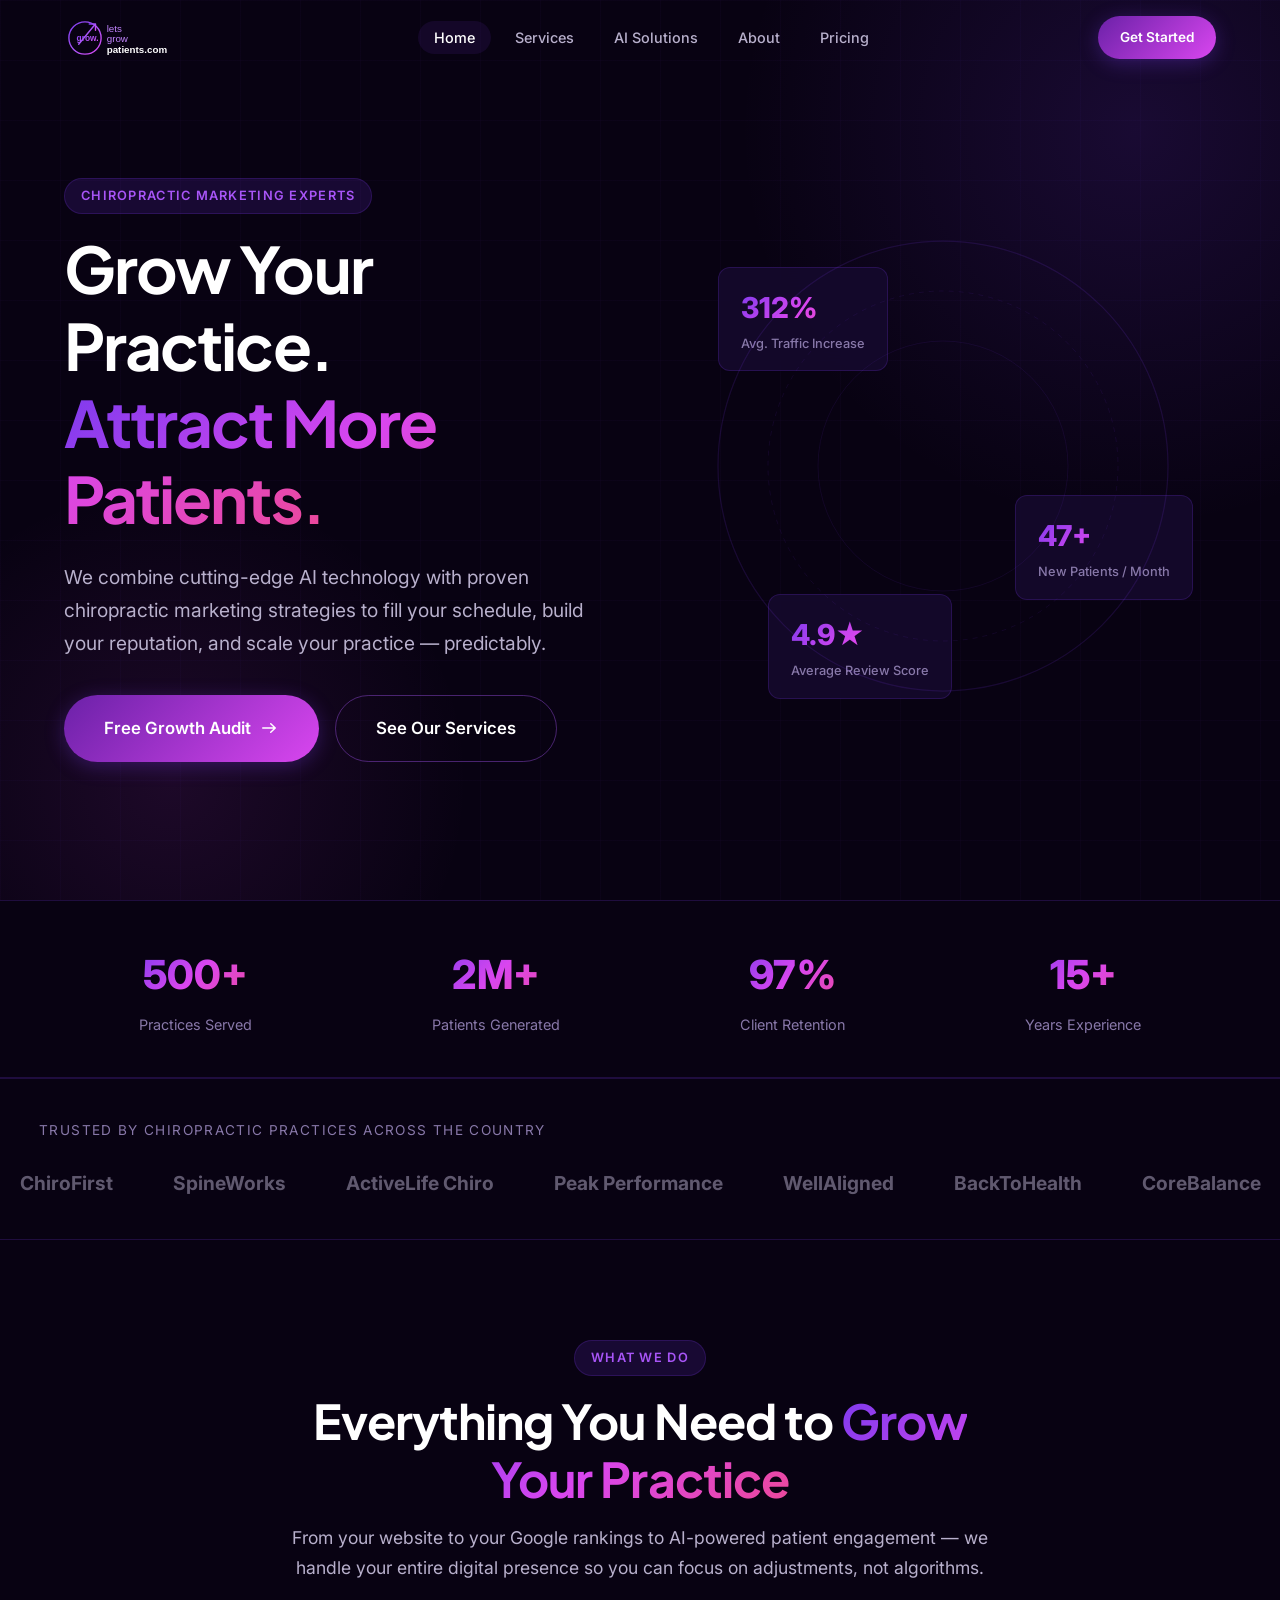
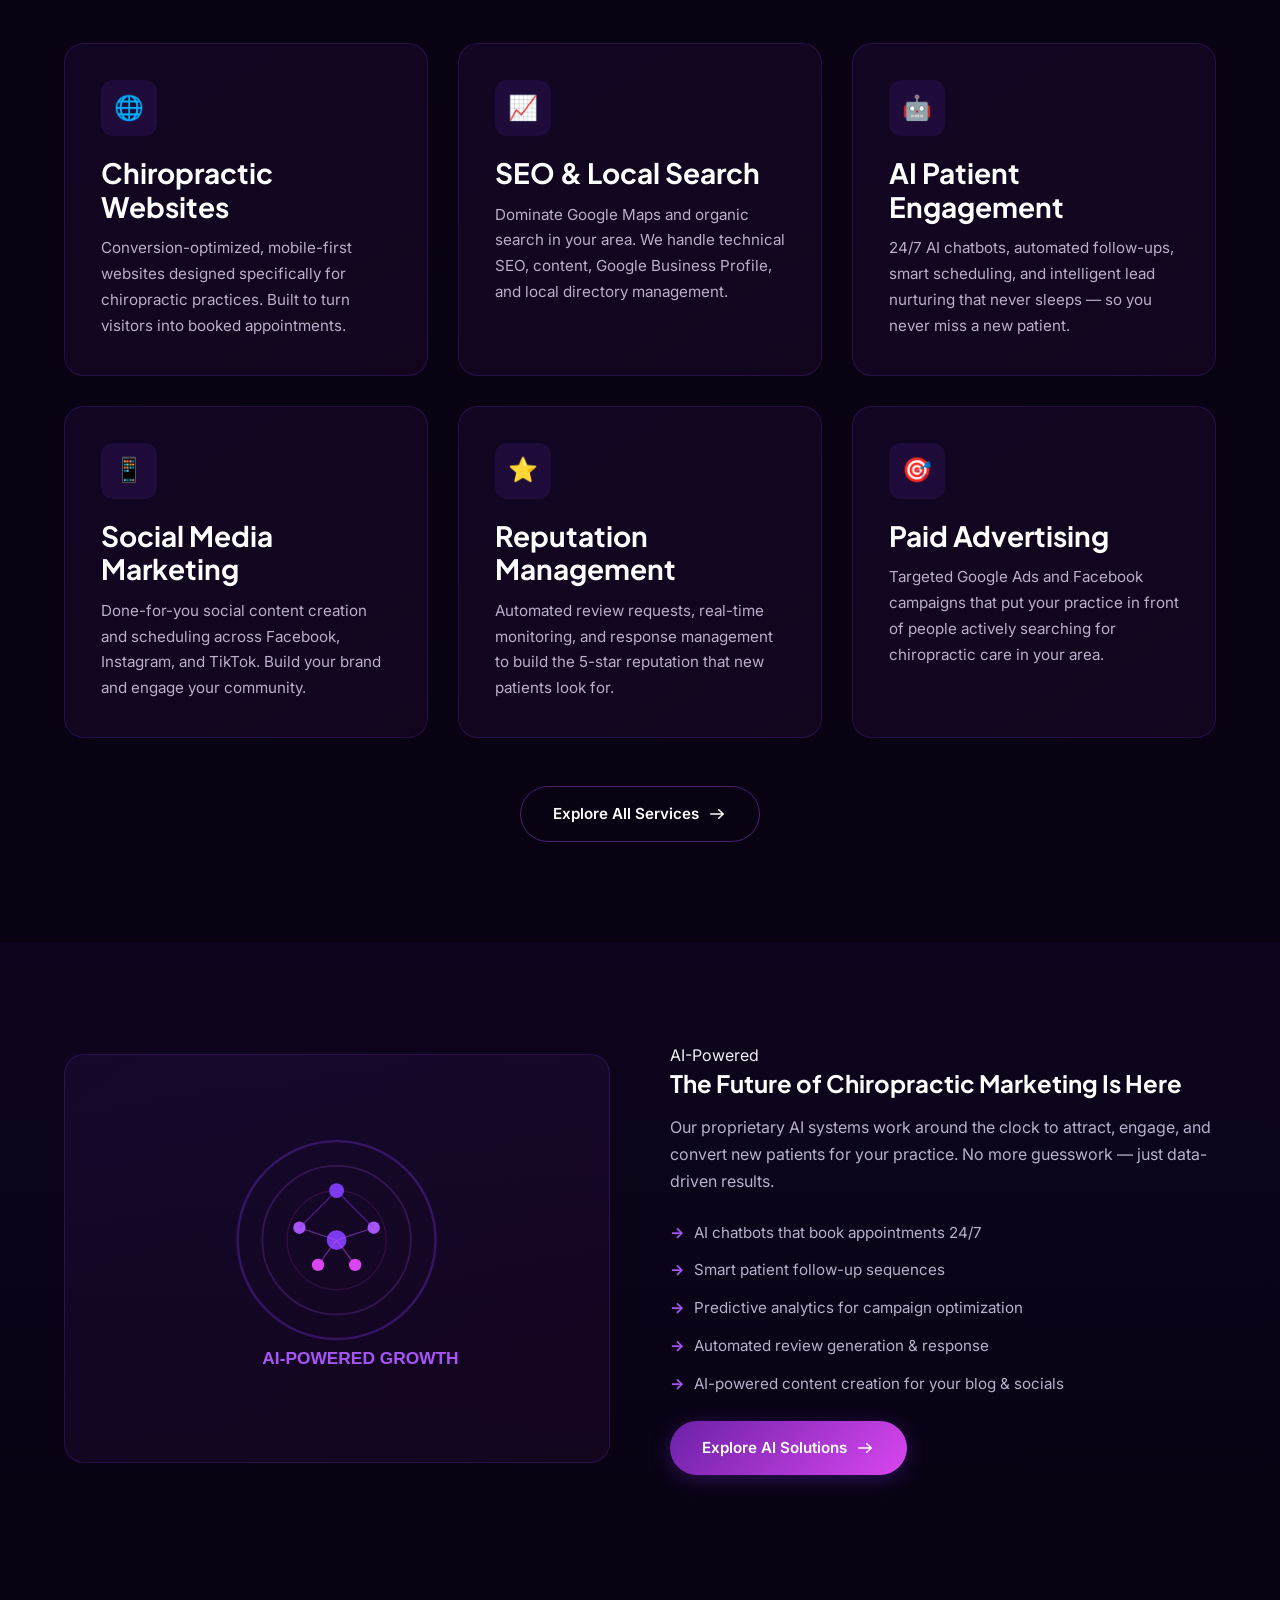
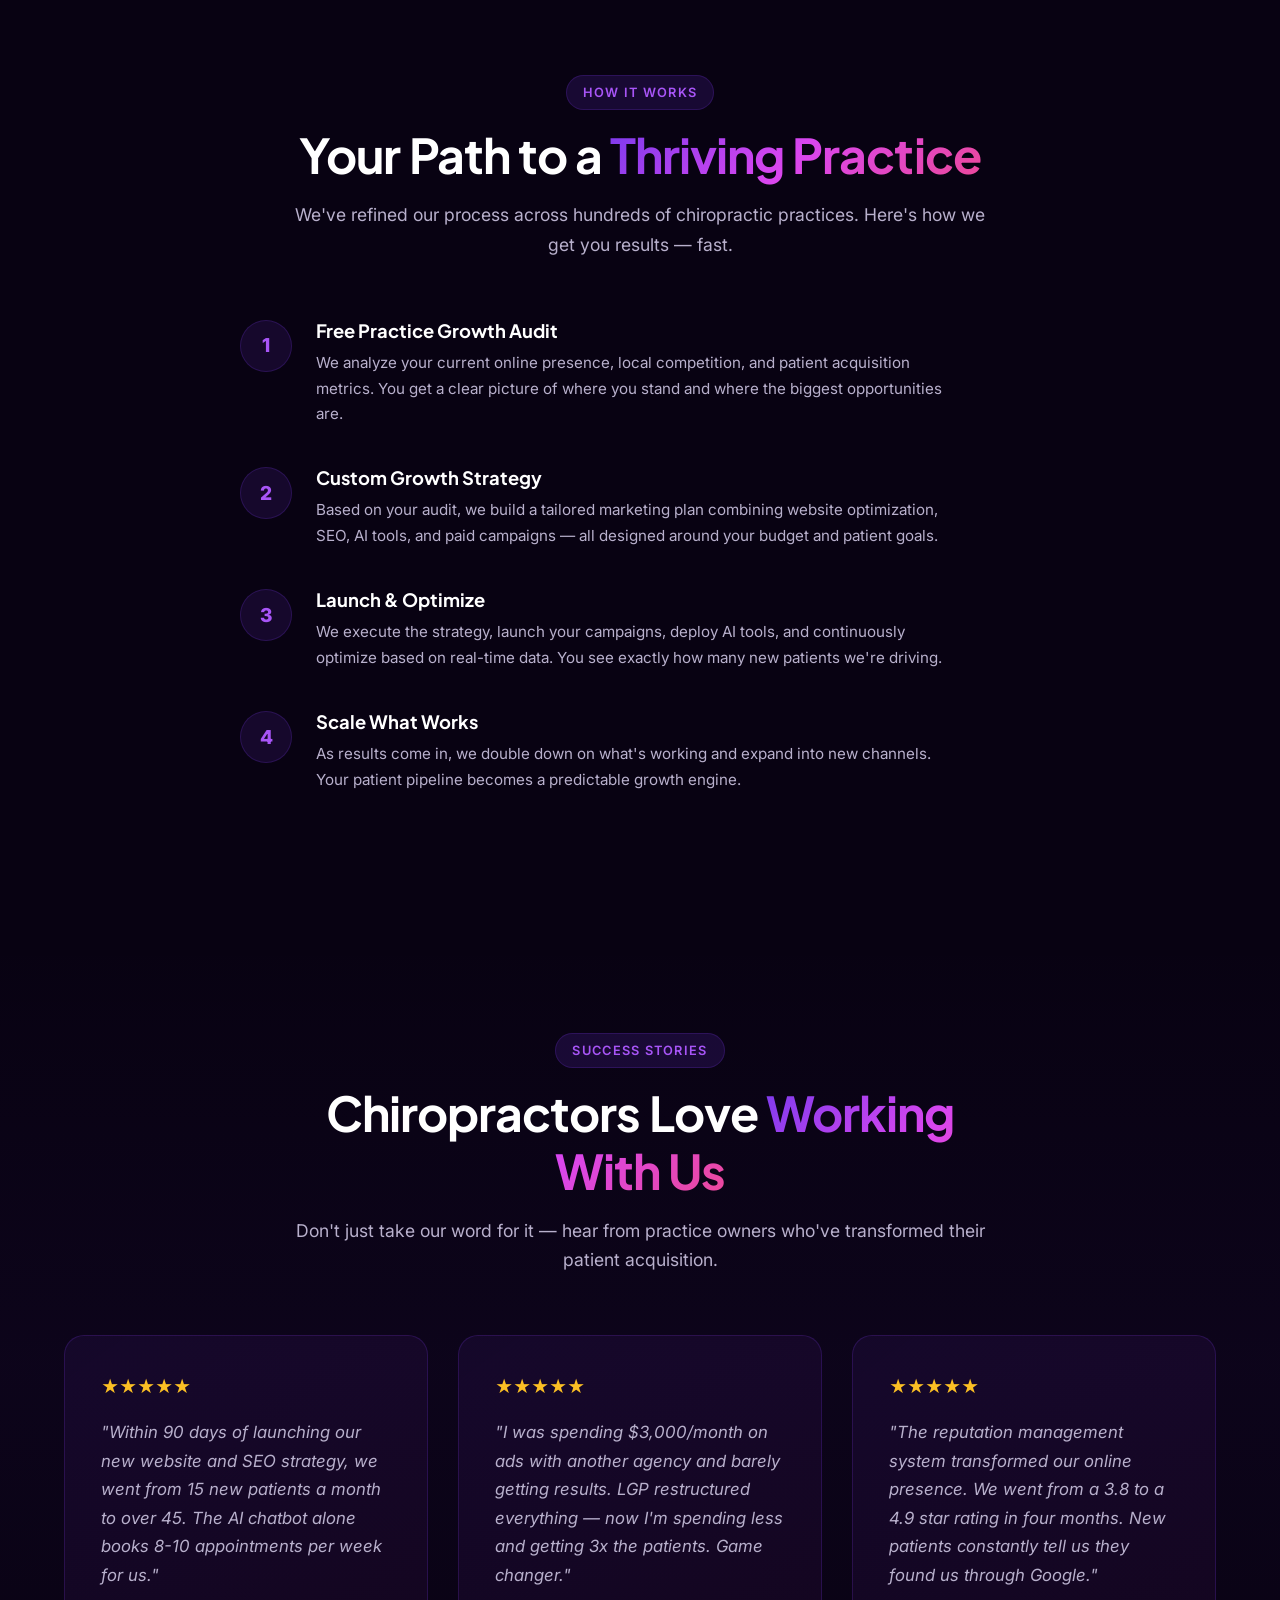
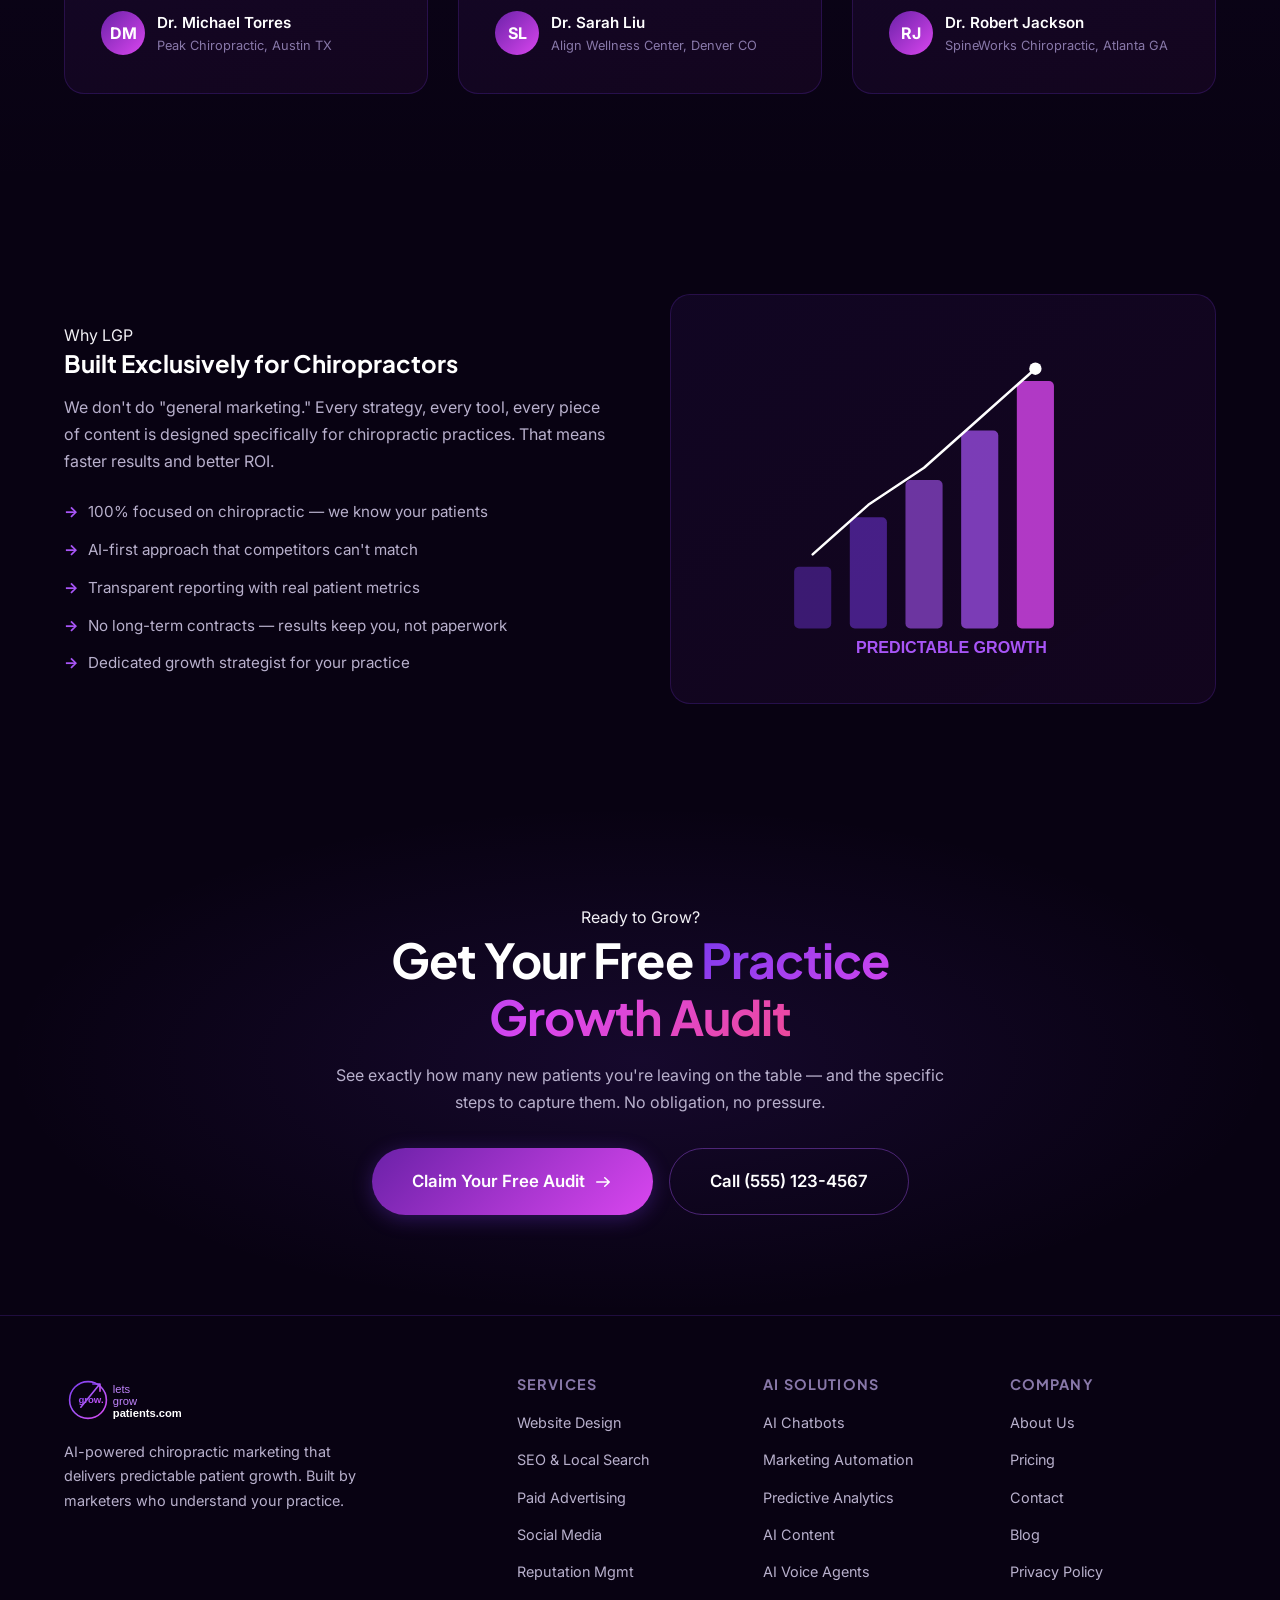
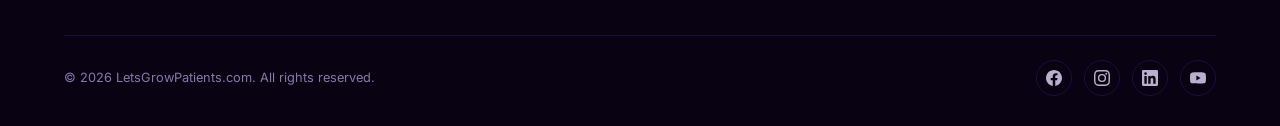
==== index.html @ aefbb8a0 "Initial LGP website" ====
<!DOCTYPE html>
<html lang="en">
<head>
  <meta charset="UTF-8">
  <meta name="viewport" content="width=device-width, initial-scale=1.0">
  <title>Lets Grow Patients — Chiropractic Marketing & AI Solutions</title>
  <meta name="description" content="Grow your chiropractic practice with AI-powered marketing, SEO, web design, and patient acquisition strategies built specifically for chiropractors.">
  <link rel="icon" type="image/svg+xml" href="images/favicon.svg">
  <link rel="preconnect" href="https://fonts.googleapis.com">
  <link rel="preconnect" href="https://fonts.gstatic.com" crossorigin>
  <link href="https://fonts.googleapis.com/css2?family=Inter:wght@300;400;500;600;700;800&family=Plus+Jakarta+Sans:wght@400;500;600;700;800&display=swap" rel="stylesheet">
  <link rel="stylesheet" href="css/styles.css">
</head>
<body>

  <!-- ======== NAVIGATION ======== -->
  <nav class="navbar" id="navbar">
    <div class="nav-inner">
      <a href="index.html" class="nav-logo">
        <img src="images/logo.svg" alt="Lets Grow Patients">
      </a>
      <ul class="nav-links">
        <li><a href="index.html" class="active">Home</a></li>
        <li><a href="services.html">Services</a></li>
        <li><a href="ai-solutions.html">AI Solutions</a></li>
        <li><a href="about.html">About</a></li>
        <li><a href="pricing.html">Pricing</a></li>
      </ul>
      <div class="nav-cta">
        <a href="contact.html" class="btn btn-primary btn-sm">Get Started</a>
        <button class="hamburger" id="menuToggle" aria-label="Toggle menu">
          <span></span><span></span><span></span>
        </button>
      </div>
    </div>
  </nav>

  <!-- Mobile Nav -->
  <div class="mobile-nav" id="mobileNav">
    <button class="close-btn" id="menuClose">&times;</button>
    <a href="index.html">Home</a>
    <a href="services.html">Services</a>
    <a href="ai-solutions.html">AI Solutions</a>
    <a href="about.html">About</a>
    <a href="pricing.html">Pricing</a>
    <a href="contact.html" class="btn btn-primary">Get Started</a>
  </div>

  <!-- ======== HERO ======== -->
  <section class="hero">
    <div class="hero-bg"></div>
    <div class="bg-grid"></div>
    <div class="container">
      <div class="hero-content">
        <div class="hero-text">
          <span class="section-header" style="margin-bottom:0;text-align:left;">
            <span class="badge">Chiropractic Marketing Experts</span>
          </span>
          <h1>Grow Your Practice.<br><span class="gradient-text">Attract More Patients.</span></h1>
          <p>We combine cutting-edge AI technology with proven chiropractic marketing strategies to fill your schedule, build your reputation, and scale your practice — predictably.</p>
          <div class="hero-buttons">
            <a href="contact.html" class="btn btn-primary btn-lg">
              Free Growth Audit
              <svg class="btn-icon" viewBox="0 0 20 20" fill="currentColor"><path fill-rule="evenodd" d="M3 10a.75.75 0 01.75-.75h10.638L11.23 6.29a.75.75 0 111.04-1.08l4.5 4.25a.75.75 0 010 1.08l-4.5 4.25a.75.75 0 11-1.04-1.08l3.158-2.96H3.75A.75.75 0 013 10z"/></svg>
            </a>
            <a href="services.html" class="btn btn-secondary btn-lg">See Our Services</a>
          </div>
        </div>
        <div class="hero-visual">
          <div class="hero-graphic">
            <!-- Floating stat cards -->
            <div class="stat-float">
              <div class="stat-value">312%</div>
              <div class="stat-label">Avg. Traffic Increase</div>
            </div>
            <div class="stat-float">
              <div class="stat-value">47+</div>
              <div class="stat-label">New Patients / Month</div>
            </div>
            <div class="stat-float">
              <div class="stat-value">4.9★</div>
              <div class="stat-label">Average Review Score</div>
            </div>
            <!-- Central visual -->
            <svg viewBox="0 0 400 400" fill="none" xmlns="http://www.w3.org/2000/svg" style="width:100%;opacity:0.15;">
              <circle cx="200" cy="200" r="180" stroke="url(#heroGrad)" stroke-width="1"/>
              <circle cx="200" cy="200" r="140" stroke="url(#heroGrad)" stroke-width="0.5" stroke-dasharray="4 4"/>
              <circle cx="200" cy="200" r="100" stroke="url(#heroGrad)" stroke-width="0.5"/>
              <defs><linearGradient id="heroGrad" x1="0" y1="0" x2="400" y2="400"><stop stop-color="#7c3aed"/><stop offset="1" stop-color="#d946ef"/></linearGradient></defs>
            </svg>
          </div>
        </div>
      </div>
    </div>
  </section>

  <!-- ======== STATS BAR ======== -->
  <section class="stats-bar">
    <div class="container">
      <div class="stat-item">
        <div class="number" data-count="500">500+</div>
        <div class="label">Practices Served</div>
      </div>
      <div class="stat-item">
        <div class="number" data-count="2000000">2M+</div>
        <div class="label">Patients Generated</div>
      </div>
      <div class="stat-item">
        <div class="number">97%</div>
        <div class="label">Client Retention</div>
      </div>
      <div class="stat-item">
        <div class="number">15+</div>
        <div class="label">Years Experience</div>
      </div>
    </div>
  </section>

  <!-- ======== TRUSTED BY ======== -->
  <section class="logo-marquee">
    <p>Trusted by chiropractic practices across the country</p>
    <div class="logo-track">
      <span>ChiroFirst</span>
      <span>SpineWorks</span>
      <span>ActiveLife Chiro</span>
      <span>Peak Performance</span>
      <span>WellAligned</span>
      <span>BackToHealth</span>
      <span>CoreBalance</span>
    </div>
  </section>

  <!-- ======== SERVICES OVERVIEW ======== -->
  <section class="section" id="services">
    <div class="container">
      <div class="section-header">
        <span class="badge">What We Do</span>
        <h2>Everything You Need to <span class="gradient-text">Grow Your Practice</span></h2>
        <p>From your website to your Google rankings to AI-powered patient engagement — we handle your entire digital presence so you can focus on adjustments, not algorithms.</p>
      </div>

      <div class="grid-3">
        <div class="card">
          <div class="card-icon">🌐</div>
          <h3>Chiropractic Websites</h3>
          <p>Conversion-optimized, mobile-first websites designed specifically for chiropractic practices. Built to turn visitors into booked appointments.</p>
        </div>
        <div class="card">
          <div class="card-icon">📈</div>
          <h3>SEO & Local Search</h3>
          <p>Dominate Google Maps and organic search in your area. We handle technical SEO, content, Google Business Profile, and local directory management.</p>
        </div>
        <div class="card">
          <div class="card-icon">🤖</div>
          <h3>AI Patient Engagement</h3>
          <p>24/7 AI chatbots, automated follow-ups, smart scheduling, and intelligent lead nurturing that never sleeps — so you never miss a new patient.</p>
        </div>
        <div class="card">
          <div class="card-icon">📱</div>
          <h3>Social Media Marketing</h3>
          <p>Done-for-you social content creation and scheduling across Facebook, Instagram, and TikTok. Build your brand and engage your community.</p>
        </div>
        <div class="card">
          <div class="card-icon">⭐</div>
          <h3>Reputation Management</h3>
          <p>Automated review requests, real-time monitoring, and response management to build the 5-star reputation that new patients look for.</p>
        </div>
        <div class="card">
          <div class="card-icon">🎯</div>
          <h3>Paid Advertising</h3>
          <p>Targeted Google Ads and Facebook campaigns that put your practice in front of people actively searching for chiropractic care in your area.</p>
        </div>
      </div>

      <div class="text-center mt-48">
        <a href="services.html" class="btn btn-secondary">
          Explore All Services
          <svg class="btn-icon" viewBox="0 0 20 20" fill="currentColor"><path fill-rule="evenodd" d="M3 10a.75.75 0 01.75-.75h10.638L11.23 6.29a.75.75 0 111.04-1.08l4.5 4.25a.75.75 0 010 1.08l-4.5 4.25a.75.75 0 11-1.04-1.08l3.158-2.96H3.75A.75.75 0 013 10z"/></svg>
        </a>
      </div>
    </div>
  </section>

  <!-- ======== AI HIGHLIGHT ======== -->
  <section class="section" style="background: linear-gradient(180deg, rgba(124,58,237,0.05) 0%, transparent 100%);">
    <div class="container">
      <div class="feature-split">
        <div class="feature-image">
          <svg viewBox="0 0 300 250" fill="none" xmlns="http://www.w3.org/2000/svg" width="80%">
            <!-- AI Brain illustration -->
            <circle cx="150" cy="110" r="80" stroke="#7c3aed" stroke-width="2" fill="none" opacity="0.3"/>
            <circle cx="150" cy="110" r="60" stroke="#a855f7" stroke-width="1.5" fill="none" opacity="0.2"/>
            <circle cx="150" cy="110" r="40" stroke="#d946ef" stroke-width="1" fill="none" opacity="0.15"/>
            <!-- Nodes -->
            <circle cx="150" cy="70" r="6" fill="#7c3aed"/>
            <circle cx="120" cy="100" r="5" fill="#a855f7"/>
            <circle cx="180" cy="100" r="5" fill="#a855f7"/>
            <circle cx="135" cy="130" r="5" fill="#d946ef"/>
            <circle cx="165" cy="130" r="5" fill="#d946ef"/>
            <circle cx="150" cy="110" r="8" fill="#7c3aed"/>
            <!-- Connections -->
            <line x1="150" y1="70" x2="120" y2="100" stroke="#7c3aed" stroke-width="1" opacity="0.5"/>
            <line x1="150" y1="70" x2="180" y2="100" stroke="#7c3aed" stroke-width="1" opacity="0.5"/>
            <line x1="120" y1="100" x2="150" y2="110" stroke="#a855f7" stroke-width="1" opacity="0.5"/>
            <line x1="180" y1="100" x2="150" y2="110" stroke="#a855f7" stroke-width="1" opacity="0.5"/>
            <line x1="150" y1="110" x2="135" y2="130" stroke="#d946ef" stroke-width="1" opacity="0.5"/>
            <line x1="150" y1="110" x2="165" y2="130" stroke="#d946ef" stroke-width="1" opacity="0.5"/>
            <text x="90" y="210" font-family="sans-serif" font-size="14" fill="#a855f7" font-weight="600">AI-POWERED GROWTH</text>
          </svg>
        </div>
        <div class="feature-text">
          <span class="badge">AI-Powered</span>
          <h3>The Future of Chiropractic Marketing Is Here</h3>
          <p>Our proprietary AI systems work around the clock to attract, engage, and convert new patients for your practice. No more guesswork — just data-driven results.</p>
          <ul class="feature-list">
            <li>AI chatbots that book appointments 24/7</li>
            <li>Smart patient follow-up sequences</li>
            <li>Predictive analytics for campaign optimization</li>
            <li>Automated review generation & response</li>
            <li>AI-powered content creation for your blog & socials</li>
          </ul>
          <div class="mt-24">
            <a href="ai-solutions.html" class="btn btn-primary">
              Explore AI Solutions
              <svg class="btn-icon" viewBox="0 0 20 20" fill="currentColor"><path fill-rule="evenodd" d="M3 10a.75.75 0 01.75-.75h10.638L11.23 6.29a.75.75 0 111.04-1.08l4.5 4.25a.75.75 0 010 1.08l-4.5 4.25a.75.75 0 11-1.04-1.08l3.158-2.96H3.75A.75.75 0 013 10z"/></svg>
            </a>
          </div>
        </div>
      </div>
    </div>
  </section>

  <!-- ======== HOW IT WORKS ======== -->
  <section class="section">
    <div class="container">
      <div class="section-header">
        <span class="badge">How It Works</span>
        <h2>Your Path to a <span class="gradient-text">Thriving Practice</span></h2>
        <p>We've refined our process across hundreds of chiropractic practices. Here's how we get you results — fast.</p>
      </div>

      <div class="max-w-800 mx-auto">
        <div class="process-step">
          <div class="step-number">1</div>
          <div class="step-content">
            <h3>Free Practice Growth Audit</h3>
            <p>We analyze your current online presence, local competition, and patient acquisition metrics. You get a clear picture of where you stand and where the biggest opportunities are.</p>
          </div>
        </div>
        <div class="process-step">
          <div class="step-number">2</div>
          <div class="step-content">
            <h3>Custom Growth Strategy</h3>
            <p>Based on your audit, we build a tailored marketing plan combining website optimization, SEO, AI tools, and paid campaigns — all designed around your budget and patient goals.</p>
          </div>
        </div>
        <div class="process-step">
          <div class="step-number">3</div>
          <div class="step-content">
            <h3>Launch & Optimize</h3>
            <p>We execute the strategy, launch your campaigns, deploy AI tools, and continuously optimize based on real-time data. You see exactly how many new patients we're driving.</p>
          </div>
        </div>
        <div class="process-step">
          <div class="step-number">4</div>
          <div class="step-content">
            <h3>Scale What Works</h3>
            <p>As results come in, we double down on what's working and expand into new channels. Your patient pipeline becomes a predictable growth engine.</p>
          </div>
        </div>
      </div>
    </div>
  </section>

  <!-- ======== TESTIMONIALS ======== -->
  <section class="section" style="background: linear-gradient(180deg, transparent, rgba(124,58,237,0.04), transparent);">
    <div class="container">
      <div class="section-header">
        <span class="badge">Success Stories</span>
        <h2>Chiropractors Love <span class="gradient-text">Working With Us</span></h2>
        <p>Don't just take our word for it — hear from practice owners who've transformed their patient acquisition.</p>
      </div>

      <div class="grid-3">
        <div class="testimonial-card">
          <div class="stars">★★★★★</div>
          <blockquote>"Within 90 days of launching our new website and SEO strategy, we went from 15 new patients a month to over 45. The AI chatbot alone books 8-10 appointments per week for us."</blockquote>
          <div class="author">
            <div class="avatar">DM</div>
            <div class="author-info">
              <div class="name">Dr. Michael Torres</div>
              <div class="title">Peak Chiropractic, Austin TX</div>
            </div>
          </div>
        </div>
        <div class="testimonial-card">
          <div class="stars">★★★★★</div>
          <blockquote>"I was spending $3,000/month on ads with another agency and barely getting results. LGP restructured everything — now I'm spending less and getting 3x the patients. Game changer."</blockquote>
          <div class="author">
            <div class="avatar">SL</div>
            <div class="author-info">
              <div class="name">Dr. Sarah Liu</div>
              <div class="title">Align Wellness Center, Denver CO</div>
            </div>
          </div>
        </div>
        <div class="testimonial-card">
          <div class="stars">★★★★★</div>
          <blockquote>"The reputation management system transformed our online presence. We went from a 3.8 to a 4.9 star rating in four months. New patients constantly tell us they found us through Google."</blockquote>
          <div class="author">
            <div class="avatar">RJ</div>
            <div class="author-info">
              <div class="name">Dr. Robert Jackson</div>
              <div class="title">SpineWorks Chiropractic, Atlanta GA</div>
            </div>
          </div>
        </div>
      </div>
    </div>
  </section>

  <!-- ======== WHY CHOOSE US ======== -->
  <section class="section">
    <div class="container">
      <div class="feature-split reverse">
        <div class="feature-image">
          <svg viewBox="0 0 300 250" fill="none" xmlns="http://www.w3.org/2000/svg" width="80%">
            <!-- Chart illustration -->
            <rect x="30" y="180" width="30" height="50" rx="4" fill="#7c3aed" opacity="0.4"/>
            <rect x="75" y="140" width="30" height="90" rx="4" fill="#7c3aed" opacity="0.5"/>
            <rect x="120" y="110" width="30" height="120" rx="4" fill="#a855f7" opacity="0.6"/>
            <rect x="165" y="70" width="30" height="160" rx="4" fill="#a855f7" opacity="0.7"/>
            <rect x="210" y="30" width="30" height="200" rx="4" fill="#d946ef" opacity="0.8"/>
            <!-- Growth arrow -->
            <polyline points="45,170 90,130 135,100 180,60 225,20" stroke="#ffffff" stroke-width="2" fill="none" stroke-linecap="round" stroke-linejoin="round"/>
            <circle cx="225" cy="20" r="5" fill="#ffffff"/>
            <text x="80" y="250" font-family="sans-serif" font-size="13" fill="#a855f7" font-weight="600">PREDICTABLE GROWTH</text>
          </svg>
        </div>
        <div class="feature-text">
          <span class="badge">Why LGP</span>
          <h3>Built Exclusively for Chiropractors</h3>
          <p>We don't do "general marketing." Every strategy, every tool, every piece of content is designed specifically for chiropractic practices. That means faster results and better ROI.</p>
          <ul class="feature-list">
            <li>100% focused on chiropractic — we know your patients</li>
            <li>AI-first approach that competitors can't match</li>
            <li>Transparent reporting with real patient metrics</li>
            <li>No long-term contracts — results keep you, not paperwork</li>
            <li>Dedicated growth strategist for your practice</li>
          </ul>
        </div>
      </div>
    </div>
  </section>

  <!-- ======== CTA SECTION ======== -->
  <section class="cta-section">
    <div class="container">
      <div class="cta-content">
        <span class="badge">Ready to Grow?</span>
        <h2>Get Your Free <span class="gradient-text">Practice Growth Audit</span></h2>
        <p>See exactly how many new patients you're leaving on the table — and the specific steps to capture them. No obligation, no pressure.</p>
        <div class="hero-buttons" style="justify-content:center;">
          <a href="contact.html" class="btn btn-primary btn-lg">
            Claim Your Free Audit
            <svg class="btn-icon" viewBox="0 0 20 20" fill="currentColor"><path fill-rule="evenodd" d="M3 10a.75.75 0 01.75-.75h10.638L11.23 6.29a.75.75 0 111.04-1.08l4.5 4.25a.75.75 0 010 1.08l-4.5 4.25a.75.75 0 11-1.04-1.08l3.158-2.96H3.75A.75.75 0 013 10z"/></svg>
          </a>
          <a href="tel:+15551234567" class="btn btn-secondary btn-lg">Call (555) 123-4567</a>
        </div>
      </div>
    </div>
  </section>

  <!-- ======== FOOTER ======== -->
  <footer class="footer">
    <div class="container">
      <div class="footer-grid">
        <div class="footer-brand">
          <a href="index.html" class="nav-logo">
            <img src="images/logo.svg" alt="Lets Grow Patients" style="height:48px;">
          </a>
          <p>AI-powered chiropractic marketing that delivers predictable patient growth. Built by marketers who understand your practice.</p>
        </div>
        <div class="footer-col">
          <h4>Services</h4>
          <ul>
            <li><a href="services.html#websites">Website Design</a></li>
            <li><a href="services.html#seo">SEO & Local Search</a></li>
            <li><a href="services.html#ppc">Paid Advertising</a></li>
            <li><a href="services.html#social">Social Media</a></li>
            <li><a href="services.html#reputation">Reputation Mgmt</a></li>
          </ul>
        </div>
        <div class="footer-col">
          <h4>AI Solutions</h4>
          <ul>
            <li><a href="ai-solutions.html#chatbot">AI Chatbots</a></li>
            <li><a href="ai-solutions.html#automation">Marketing Automation</a></li>
            <li><a href="ai-solutions.html#analytics">Predictive Analytics</a></li>
            <li><a href="ai-solutions.html#content">AI Content</a></li>
            <li><a href="ai-solutions.html#voice">AI Voice Agents</a></li>
          </ul>
        </div>
        <div class="footer-col">
          <h4>Company</h4>
          <ul>
            <li><a href="about.html">About Us</a></li>
            <li><a href="pricing.html">Pricing</a></li>
            <li><a href="contact.html">Contact</a></li>
            <li><a href="#">Blog</a></li>
            <li><a href="#">Privacy Policy</a></li>
          </ul>
        </div>
      </div>
      <div class="footer-bottom">
        <p>&copy; 2026 LetsGrowPatients.com. All rights reserved.</p>
        <div class="footer-socials">
          <a href="#" aria-label="Facebook">
            <svg width="16" height="16" viewBox="0 0 24 24" fill="currentColor"><path d="M24 12.073c0-6.627-5.373-12-12-12s-12 5.373-12 12c0 5.99 4.388 10.954 10.125 11.854v-8.385H7.078v-3.47h3.047V9.43c0-3.007 1.792-4.669 4.533-4.669 1.312 0 2.686.235 2.686.235v2.953H15.83c-1.491 0-1.956.925-1.956 1.874v2.25h3.328l-.532 3.47h-2.796v8.385C19.612 23.027 24 18.062 24 12.073z"/></svg>
          </a>
          <a href="#" aria-label="Instagram">
            <svg width="16" height="16" viewBox="0 0 24 24" fill="currentColor"><path d="M12 2.163c3.204 0 3.584.012 4.85.07 3.252.148 4.771 1.691 4.919 4.919.058 1.265.069 1.645.069 4.849 0 3.205-.012 3.584-.069 4.849-.149 3.225-1.664 4.771-4.919 4.919-1.266.058-1.644.07-4.85.07-3.204 0-3.584-.012-4.849-.07-3.26-.149-4.771-1.699-4.919-4.92-.058-1.265-.07-1.644-.07-4.849 0-3.204.013-3.583.07-4.849.149-3.227 1.664-4.771 4.919-4.919 1.266-.057 1.645-.069 4.849-.069zM12 0C8.741 0 8.333.014 7.053.072 2.695.272.273 2.69.073 7.052.014 8.333 0 8.741 0 12c0 3.259.014 3.668.072 4.948.2 4.358 2.618 6.78 6.98 6.98C8.333 23.986 8.741 24 12 24c3.259 0 3.668-.014 4.948-.072 4.354-.2 6.782-2.618 6.979-6.98.059-1.28.073-1.689.073-4.948 0-3.259-.014-3.667-.072-4.947-.196-4.354-2.617-6.78-6.979-6.98C15.668.014 15.259 0 12 0zm0 5.838a6.162 6.162 0 100 12.324 6.162 6.162 0 000-12.324zM12 16a4 4 0 110-8 4 4 0 010 8zm6.406-11.845a1.44 1.44 0 100 2.881 1.44 1.44 0 000-2.881z"/></svg>
          </a>
          <a href="#" aria-label="LinkedIn">
            <svg width="16" height="16" viewBox="0 0 24 24" fill="currentColor"><path d="M20.447 20.452h-3.554v-5.569c0-1.328-.027-3.037-1.852-3.037-1.853 0-2.136 1.445-2.136 2.939v5.667H9.351V9h3.414v1.561h.046c.477-.9 1.637-1.85 3.37-1.85 3.601 0 4.267 2.37 4.267 5.455v6.286zM5.337 7.433a2.062 2.062 0 01-2.063-2.065 2.064 2.064 0 112.063 2.065zm1.782 13.019H3.555V9h3.564v11.452zM22.225 0H1.771C.792 0 0 .774 0 1.729v20.542C0 23.227.792 24 1.771 24h20.451C23.2 24 24 23.227 24 22.271V1.729C24 .774 23.2 0 22.222 0h.003z"/></svg>
          </a>
          <a href="#" aria-label="YouTube">
            <svg width="16" height="16" viewBox="0 0 24 24" fill="currentColor"><path d="M23.498 6.186a3.016 3.016 0 00-2.122-2.136C19.505 3.545 12 3.545 12 3.545s-7.505 0-9.377.505A3.017 3.017 0 00.502 6.186C0 8.07 0 12 0 12s0 3.93.502 5.814a3.016 3.016 0 002.122 2.136c1.871.505 9.376.505 9.376.505s7.505 0 9.377-.505a3.015 3.015 0 002.122-2.136C24 15.93 24 12 24 12s0-3.93-.502-5.814zM9.545 15.568V8.432L15.818 12l-6.273 3.568z"/></svg>
          </a>
        </div>
      </div>
    </div>
  </footer>

  <script src="js/main.js"></script>
</body>
</html>
---- css/styles.css ----
/* ============================================
   LetsGrowPatients.com — Global Styles
   Color palette: Deep purple → magenta gradient
   ============================================ */

/* ---------- Reset & Variables ---------- */
:root {
  --bg-darkest: #080212;
  --bg-dark: #0f0520;
  --bg-card: #160a2e;
  --bg-card-hover: #1e1045;
  --primary-900: #1a0a2e;
  --primary-800: #2d1854;
  --primary-700: #4c1d95;
  --primary-600: #6b21a8;
  --primary-500: #7c3aed;
  --primary-400: #a855f7;
  --primary-300: #c084fc;
  --primary-200: #d8b4fe;
  --accent: #d946ef;
  --accent-light: #e879f9;
  --accent-pink: #ec4899;
  --white: #ffffff;
  --gray-50: #faf5ff;
  --gray-100: #f1f5f9;
  --gray-200: #e2e8f0;
  --gray-300: #cbd5e1;
  --gray-400: #94a3b8;
  --gray-500: #64748b;
  --text-primary: #f1f0f5;
  --text-secondary: #b8b0cc;
  --text-muted: #8878a9;
  --gradient-brand: linear-gradient(135deg, var(--primary-500) 0%, var(--accent) 50%, var(--accent-pink) 100%);
  --gradient-subtle: linear-gradient(135deg, var(--primary-600) 0%, var(--accent) 100%);
  --gradient-bg: linear-gradient(180deg, var(--bg-darkest) 0%, var(--primary-900) 50%, var(--bg-dark) 100%);
  --gradient-card: linear-gradient(145deg, rgba(124, 58, 237, 0.08) 0%, rgba(217, 70, 239, 0.05) 100%);
  --border-subtle: rgba(124, 58, 237, 0.2);
  --border-glow: rgba(168, 85, 247, 0.4);
  --shadow-glow: 0 0 30px rgba(124, 58, 237, 0.15);
  --shadow-glow-strong: 0 0 60px rgba(168, 85, 247, 0.25);
  --radius-sm: 8px;
  --radius-md: 12px;
  --radius-lg: 20px;
  --radius-xl: 28px;
  --font-sans: 'Inter', -apple-system, BlinkMacSystemFont, 'Segoe UI', sans-serif;
  --font-display: 'Plus Jakarta Sans', var(--font-sans);
  --transition: 0.3s cubic-bezier(0.4, 0, 0.2, 1);
}

*, *::before, *::after { margin: 0; padding: 0; box-sizing: border-box; }

html {
  scroll-behavior: smooth;
  font-size: 16px;
  -webkit-font-smoothing: antialiased;
}

body {
  font-family: var(--font-sans);
  background: var(--bg-darkest);
  color: var(--text-primary);
  line-height: 1.7;
  overflow-x: hidden;
}

/* ---------- Typography ---------- */
h1, h2, h3, h4, h5, h6 {
  font-family: var(--font-display);
  font-weight: 700;
  line-height: 1.2;
  color: var(--white);
}
h1 { font-size: clamp(2.5rem, 5vw, 4rem); letter-spacing: -0.03em; }
h2 { font-size: clamp(2rem, 4vw, 3rem); letter-spacing: -0.02em; }
h3 { font-size: clamp(1.25rem, 2.5vw, 1.75rem); }
h4 { font-size: 1.25rem; }

p { color: var(--text-secondary); max-width: 65ch; }
a { color: var(--primary-400); text-decoration: none; transition: var(--transition); }
a:hover { color: var(--accent-light); }

.gradient-text {
  background: var(--gradient-brand);
  -webkit-background-clip: text;
  -webkit-text-fill-color: transparent;
  background-clip: text;
}

/* ---------- Layout ---------- */
.container {
  width: 100%;
  max-width: 1200px;
  margin: 0 auto;
  padding: 0 24px;
}

.section {
  padding: 100px 0;
  position: relative;
}

.section-sm { padding: 60px 0; }

.section-header {
  text-align: center;
  margin-bottom: 60px;
  max-width: 700px;
  margin-left: auto;
  margin-right: auto;
}

.section-header .badge {
  display: inline-block;
  padding: 6px 16px;
  border-radius: 50px;
  font-size: 0.8rem;
  font-weight: 600;
  text-transform: uppercase;
  letter-spacing: 0.1em;
  margin-bottom: 16px;
  background: rgba(124, 58, 237, 0.15);
  color: var(--primary-400);
  border: 1px solid var(--border-subtle);
}

.section-header h2 { margin-bottom: 16px; }
.section-header p { margin: 0 auto; font-size: 1.1rem; }

/* ---------- Grid Systems ---------- */
.grid-2 { display: grid; grid-template-columns: repeat(2, 1fr); gap: 30px; }
.grid-3 { display: grid; grid-template-columns: repeat(3, 1fr); gap: 30px; }
.grid-4 { display: grid; grid-template-columns: repeat(4, 1fr); gap: 24px; }
.flex-center { display: flex; align-items: center; justify-content: center; }
.flex-between { display: flex; align-items: center; justify-content: space-between; }

/* ---------- Buttons ---------- */
.btn {
  display: inline-flex;
  align-items: center;
  gap: 8px;
  padding: 14px 32px;
  border-radius: 50px;
  font-family: var(--font-sans);
  font-size: 0.95rem;
  font-weight: 600;
  cursor: pointer;
  border: none;
  transition: var(--transition);
  text-decoration: none;
  white-space: nowrap;
}

.btn-primary {
  background: var(--gradient-subtle);
  color: var(--white);
  box-shadow: 0 4px 20px rgba(124, 58, 237, 0.3);
}
.btn-primary:hover {
  transform: translateY(-2px);
  box-shadow: 0 8px 30px rgba(124, 58, 237, 0.5);
  color: var(--white);
}

.btn-secondary {
  background: transparent;
  color: var(--white);
  border: 1px solid var(--border-glow);
}
.btn-secondary:hover {
  background: rgba(124, 58, 237, 0.1);
  border-color: var(--primary-400);
  color: var(--white);
}

.btn-ghost {
  background: transparent;
  color: var(--primary-400);
  padding: 10px 20px;
}
.btn-ghost:hover { color: var(--accent-light); }

.btn-lg { padding: 18px 40px; font-size: 1.05rem; }
.btn-sm { padding: 10px 22px; font-size: 0.85rem; }

.btn-icon {
  width: 20px;
  height: 20px;
  transition: transform 0.3s;
}
.btn:hover .btn-icon { transform: translateX(3px); }

/* ---------- Cards ---------- */
.card {
  background: var(--gradient-card);
  border: 1px solid var(--border-subtle);
  border-radius: var(--radius-lg);
  padding: 36px;
  transition: var(--transition);
  position: relative;
  overflow: hidden;
}
.card::before {
  content: '';
  position: absolute;
  top: 0; left: 0; right: 0;
  height: 2px;
  background: var(--gradient-brand);
  opacity: 0;
  transition: var(--transition);
}
.card:hover {
  border-color: var(--border-glow);
  transform: translateY(-4px);
  box-shadow: var(--shadow-glow);
}
.card:hover::before { opacity: 1; }

.card-icon {
  width: 56px;
  height: 56px;
  border-radius: var(--radius-md);
  background: rgba(124, 58, 237, 0.12);
  display: flex;
  align-items: center;
  justify-content: center;
  margin-bottom: 20px;
  font-size: 1.5rem;
}

.card h3 { margin-bottom: 12px; }
.card p { font-size: 0.95rem; }

/* ---------- Navigation ---------- */
.navbar {
  position: fixed;
  top: 0;
  left: 0;
  right: 0;
  z-index: 1000;
  padding: 16px 0;
  transition: var(--transition);
}
.navbar.scrolled {
  background: rgba(8, 2, 18, 0.92);
  backdrop-filter: blur(20px);
  -webkit-backdrop-filter: blur(20px);
  border-bottom: 1px solid var(--border-subtle);
  padding: 10px 0;
}

.nav-inner {
  display: flex;
  align-items: center;
  justify-content: space-between;
  max-width: 1200px;
  margin: 0 auto;
  padding: 0 24px;
}

.nav-logo {
  display: flex;
  align-items: center;
  gap: 10px;
  text-decoration: none;
}
.nav-logo img {
  height: 42px;
  width: auto;
}
.nav-logo-text {
  font-family: var(--font-display);
  font-size: 1.1rem;
  font-weight: 700;
  color: var(--white);
}

.nav-links {
  display: flex;
  align-items: center;
  gap: 8px;
  list-style: none;
}
.nav-links a {
  color: var(--text-secondary);
  font-size: 0.9rem;
  font-weight: 500;
  padding: 8px 16px;
  border-radius: 50px;
  transition: var(--transition);
  text-decoration: none;
}
.nav-links a:hover,
.nav-links a.active {
  color: var(--white);
  background: rgba(124, 58, 237, 0.1);
}

.nav-cta {
  display: flex;
  align-items: center;
  gap: 12px;
}

.hamburger {
  display: none;
  flex-direction: column;
  gap: 5px;
  cursor: pointer;
  background: none;
  border: none;
  padding: 8px;
}
.hamburger span {
  width: 24px;
  height: 2px;
  background: var(--white);
  border-radius: 2px;
  transition: var(--transition);
}

/* Mobile Nav */
.mobile-nav {
  display: none;
  position: fixed;
  top: 0; left: 0; right: 0; bottom: 0;
  background: rgba(8, 2, 18, 0.98);
  backdrop-filter: blur(20px);
  z-index: 999;
  flex-direction: column;
  align-items: center;
  justify-content: center;
  gap: 24px;
}
.mobile-nav.open { display: flex; }
.mobile-nav a {
  color: var(--white);
  font-size: 1.3rem;
  font-weight: 600;
  text-decoration: none;
  padding: 12px 24px;
}
.mobile-nav .close-btn {
  position: absolute;
  top: 20px;
  right: 24px;
  background: none;
  border: none;
  color: var(--white);
  font-size: 2rem;
  cursor: pointer;
}

/* ---------- Hero ---------- */
.hero {
  min-height: 100vh;
  display: flex;
  align-items: center;
  position: relative;
  padding: 120px 0 80px;
  overflow: hidden;
}

.hero-bg {
  position: absolute;
  inset: 0;
  z-index: 0;
}
.hero-bg::before {
  content: '';
  position: absolute;
  top: -30%;
  right: -20%;
  width: 800px;
  height: 800px;
  border-radius: 50%;
  background: radial-gradient(circle, rgba(124, 58, 237, 0.15) 0%, transparent 70%);
  animation: pulse 8s ease-in-out infinite;
}
.hero-bg::after {
  content: '';
  position: absolute;
  bottom: -20%;
  left: -10%;
  width: 600px;
  height: 600px;
  border-radius: 50%;
  background: radial-gradient(circle, rgba(217, 70, 239, 0.1) 0%, transparent 70%);
  animation: pulse 10s ease-in-out infinite reverse;
}

@keyframes pulse {
  0%, 100% { transform: scale(1); opacity: 0.5; }
  50% { transform: scale(1.1); opacity: 1; }
}

.hero-content {
  position: relative;
  z-index: 1;
  display: grid;
  grid-template-columns: 1fr 1fr;
  gap: 60px;
  align-items: center;
}

.hero-text h1 { margin-bottom: 24px; }
.hero-text p {
  font-size: 1.2rem;
  margin-bottom: 36px;
  max-width: 520px;
}
.hero-buttons { display: flex; gap: 16px; flex-wrap: wrap; }

.hero-visual {
  display: flex;
  justify-content: center;
  align-items: center;
}

.hero-graphic {
  position: relative;
  width: 100%;
  max-width: 500px;
  aspect-ratio: 1;
}

/* Floating stat cards in hero */
.stat-float {
  position: absolute;
  background: rgba(22, 10, 46, 0.85);
  backdrop-filter: blur(16px);
  border: 1px solid var(--border-subtle);
  border-radius: var(--radius-md);
  padding: 16px 22px;
  animation: float 6s ease-in-out infinite;
}
.stat-float:nth-child(1) { top: 10%; left: 5%; animation-delay: 0s; }
.stat-float:nth-child(2) { top: 55%; right: 0%; animation-delay: 2s; }
.stat-float:nth-child(3) { bottom: 5%; left: 15%; animation-delay: 4s; }

.stat-float .stat-value {
  font-size: 1.8rem;
  font-weight: 800;
  background: var(--gradient-brand);
  -webkit-background-clip: text;
  -webkit-text-fill-color: transparent;
  background-clip: text;
}
.stat-float .stat-label {
  font-size: 0.8rem;
  color: var(--text-muted);
  font-weight: 500;
}

@keyframes float {
  0%, 100% { transform: translateY(0); }
  50% { transform: translateY(-12px); }
}

/* ---------- Stats Bar ---------- */
.stats-bar {
  padding: 40px 0;
  border-top: 1px solid var(--border-subtle);
  border-bottom: 1px solid var(--border-subtle);
}
.stats-bar .container {
  display: flex;
  justify-content: space-around;
  flex-wrap: wrap;
  gap: 30px;
}
.stat-item { text-align: center; }
.stat-item .number {
  font-size: 2.5rem;
  font-weight: 800;
  background: var(--gradient-brand);
  -webkit-background-clip: text;
  -webkit-text-fill-color: transparent;
  background-clip: text;
}
.stat-item .label {
  font-size: 0.9rem;
  color: var(--text-muted);
  margin-top: 4px;
}

/* ---------- Testimonials ---------- */
.testimonial-card {
  background: var(--gradient-card);
  border: 1px solid var(--border-subtle);
  border-radius: var(--radius-lg);
  padding: 36px;
}
.testimonial-card .stars {
  color: #fbbf24;
  font-size: 1.1rem;
  margin-bottom: 16px;
}
.testimonial-card blockquote {
  font-size: 1.05rem;
  font-style: italic;
  color: var(--text-secondary);
  margin-bottom: 20px;
  line-height: 1.7;
}
.testimonial-card .author {
  display: flex;
  align-items: center;
  gap: 12px;
}
.testimonial-card .avatar {
  width: 44px;
  height: 44px;
  border-radius: 50%;
  background: var(--gradient-subtle);
  display: flex;
  align-items: center;
  justify-content: center;
  color: var(--white);
  font-weight: 700;
  font-size: 1rem;
}
.testimonial-card .author-info .name {
  font-weight: 600;
  color: var(--white);
  font-size: 0.95rem;
}
.testimonial-card .author-info .title {
  font-size: 0.8rem;
  color: var(--text-muted);
}

/* ---------- CTA Section ---------- */
.cta-section {
  padding: 100px 0;
  text-align: center;
  position: relative;
  overflow: hidden;
}
.cta-section::before {
  content: '';
  position: absolute;
  inset: 0;
  background: radial-gradient(ellipse at center, rgba(124, 58, 237, 0.12) 0%, transparent 70%);
}
.cta-content {
  position: relative;
  z-index: 1;
  max-width: 650px;
  margin: 0 auto;
}
.cta-content h2 { margin-bottom: 16px; }
.cta-content p { margin: 0 auto 32px; text-align: center; }

/* ---------- Footer ---------- */
.footer {
  border-top: 1px solid var(--border-subtle);
  padding: 60px 0 30px;
  background: var(--bg-darkest);
}
.footer-grid {
  display: grid;
  grid-template-columns: 2fr 1fr 1fr 1fr;
  gap: 40px;
  margin-bottom: 40px;
}
.footer-brand p {
  font-size: 0.9rem;
  margin-top: 16px;
  max-width: 300px;
}
.footer-col h4 {
  font-size: 0.9rem;
  text-transform: uppercase;
  letter-spacing: 0.08em;
  color: var(--text-muted);
  margin-bottom: 16px;
}
.footer-col ul { list-style: none; }
.footer-col li { margin-bottom: 10px; }
.footer-col a {
  color: var(--text-secondary);
  font-size: 0.9rem;
  transition: var(--transition);
}
.footer-col a:hover { color: var(--primary-400); }

.footer-bottom {
  border-top: 1px solid var(--border-subtle);
  padding-top: 24px;
  display: flex;
  justify-content: space-between;
  align-items: center;
  flex-wrap: wrap;
  gap: 16px;
}
.footer-bottom p {
  font-size: 0.8rem;
  color: var(--text-muted);
}
.footer-socials {
  display: flex;
  gap: 12px;
}
.footer-socials a {
  width: 36px;
  height: 36px;
  border-radius: 50%;
  border: 1px solid var(--border-subtle);
  display: flex;
  align-items: center;
  justify-content: center;
  color: var(--text-secondary);
  transition: var(--transition);
}
.footer-socials a:hover {
  border-color: var(--primary-400);
  color: var(--primary-400);
  background: rgba(124, 58, 237, 0.1);
}

/* ---------- Page Heroes (inner pages) ---------- */
.page-hero {
  padding: 160px 0 80px;
  text-align: center;
  position: relative;
  overflow: hidden;
}
.page-hero::before {
  content: '';
  position: absolute;
  top: -50%;
  left: 50%;
  transform: translateX(-50%);
  width: 800px;
  height: 800px;
  border-radius: 50%;
  background: radial-gradient(circle, rgba(124, 58, 237, 0.12) 0%, transparent 70%);
}
.page-hero h1 { margin-bottom: 16px; position: relative; }
.page-hero p { margin: 0 auto; font-size: 1.15rem; position: relative; max-width: 600px; }

/* ---------- Pricing Cards ---------- */
.pricing-card {
  background: var(--gradient-card);
  border: 1px solid var(--border-subtle);
  border-radius: var(--radius-xl);
  padding: 40px;
  text-align: center;
  transition: var(--transition);
  position: relative;
}
.pricing-card.featured {
  border-color: var(--primary-500);
  box-shadow: var(--shadow-glow-strong);
  transform: scale(1.03);
}
.pricing-card.featured::before {
  content: 'Most Popular';
  position: absolute;
  top: -14px;
  left: 50%;
  transform: translateX(-50%);
  background: var(--gradient-subtle);
  color: var(--white);
  font-size: 0.75rem;
  font-weight: 700;
  padding: 6px 20px;
  border-radius: 50px;
  text-transform: uppercase;
  letter-spacing: 0.06em;
}
.pricing-card:hover {
  border-color: var(--border-glow);
  transform: translateY(-4px);
}
.pricing-card.featured:hover { transform: scale(1.03) translateY(-4px); }

.pricing-card .plan-name {
  font-size: 1.1rem;
  font-weight: 700;
  color: var(--primary-300);
  text-transform: uppercase;
  letter-spacing: 0.06em;
  margin-bottom: 8px;
}
.pricing-card .price {
  font-size: 3rem;
  font-weight: 800;
  color: var(--white);
  margin-bottom: 4px;
}
.pricing-card .price span {
  font-size: 1rem;
  font-weight: 500;
  color: var(--text-muted);
}
.pricing-card .price-note {
  font-size: 0.85rem;
  color: var(--text-muted);
  margin-bottom: 28px;
}
.pricing-card .features-list {
  list-style: none;
  text-align: left;
  margin-bottom: 32px;
}
.pricing-card .features-list li {
  padding: 10px 0;
  border-bottom: 1px solid rgba(124, 58, 237, 0.08);
  font-size: 0.9rem;
  color: var(--text-secondary);
  display: flex;
  align-items: center;
  gap: 10px;
}
.pricing-card .features-list li::before {
  content: '✓';
  color: var(--primary-400);
  font-weight: 700;
  font-size: 0.9rem;
}
.pricing-card .btn { width: 100%; justify-content: center; }

/* ---------- Process / Steps ---------- */
.process-step {
  display: flex;
  gap: 24px;
  align-items: flex-start;
  margin-bottom: 40px;
}
.step-number {
  flex-shrink: 0;
  width: 52px;
  height: 52px;
  border-radius: 50%;
  background: rgba(124, 58, 237, 0.12);
  border: 1px solid var(--border-subtle);
  display: flex;
  align-items: center;
  justify-content: center;
  font-weight: 800;
  font-size: 1.2rem;
  color: var(--primary-400);
}
.step-content h3 { margin-bottom: 8px; font-size: 1.15rem; }
.step-content p { font-size: 0.95rem; }

/* ---------- FAQ Accordion ---------- */
.faq-item {
  border: 1px solid var(--border-subtle);
  border-radius: var(--radius-md);
  margin-bottom: 12px;
  overflow: hidden;
}
.faq-question {
  width: 100%;
  background: transparent;
  border: none;
  padding: 20px 24px;
  display: flex;
  justify-content: space-between;
  align-items: center;
  cursor: pointer;
  color: var(--white);
  font-size: 1rem;
  font-weight: 600;
  font-family: var(--font-sans);
  text-align: left;
}
.faq-question .icon {
  font-size: 1.4rem;
  transition: transform 0.3s;
  color: var(--primary-400);
}
.faq-item.open .faq-question .icon { transform: rotate(45deg); }
.faq-answer {
  max-height: 0;
  overflow: hidden;
  transition: max-height 0.4s ease;
}
.faq-answer-inner {
  padding: 0 24px 20px;
  color: var(--text-secondary);
  font-size: 0.95rem;
  line-height: 1.7;
}

/* ---------- Contact Form ---------- */
.form-group {
  margin-bottom: 20px;
}
.form-group label {
  display: block;
  font-size: 0.85rem;
  font-weight: 600;
  color: var(--text-secondary);
  margin-bottom: 6px;
}
.form-group input,
.form-group textarea,
.form-group select {
  width: 100%;
  padding: 14px 18px;
  background: rgba(22, 10, 46, 0.6);
  border: 1px solid var(--border-subtle);
  border-radius: var(--radius-sm);
  color: var(--white);
  font-size: 0.95rem;
  font-family: var(--font-sans);
  transition: var(--transition);
}
.form-group input:focus,
.form-group textarea:focus,
.form-group select:focus {
  outline: none;
  border-color: var(--primary-500);
  box-shadow: 0 0 0 3px rgba(124, 58, 237, 0.15);
}
.form-group textarea { min-height: 140px; resize: vertical; }
.form-group select option { background: var(--bg-dark); }
.form-row {
  display: grid;
  grid-template-columns: 1fr 1fr;
  gap: 20px;
}

/* ---------- Logo Banner / Marquee ---------- */
.logo-marquee {
  padding: 40px 0;
  overflow: hidden;
  border-top: 1px solid var(--border-subtle);
  border-bottom: 1px solid var(--border-subtle);
}
.logo-marquee p {
  text-align: center;
  font-size: 0.85rem;
  text-transform: uppercase;
  letter-spacing: 0.1em;
  color: var(--text-muted);
  margin-bottom: 24px;
}
.logo-track {
  display: flex;
  gap: 60px;
  align-items: center;
  justify-content: center;
  flex-wrap: wrap;
  opacity: 0.5;
}
.logo-track span {
  font-size: 1.2rem;
  font-weight: 700;
  color: var(--text-secondary);
  white-space: nowrap;
}

/* ---------- Feature Split (image + text side by side) ---------- */
.feature-split {
  display: grid;
  grid-template-columns: 1fr 1fr;
  gap: 60px;
  align-items: center;
}
.feature-split.reverse { direction: rtl; }
.feature-split.reverse > * { direction: ltr; }
.feature-image {
  border-radius: var(--radius-lg);
  overflow: hidden;
  border: 1px solid var(--border-subtle);
  background: var(--gradient-card);
  aspect-ratio: 4/3;
  display: flex;
  align-items: center;
  justify-content: center;
  padding: 40px;
}
.feature-text h3 { margin-bottom: 16px; font-size: 1.5rem; }
.feature-text p { margin-bottom: 24px; }
.feature-list {
  list-style: none;
  display: flex;
  flex-direction: column;
  gap: 12px;
}
.feature-list li {
  display: flex;
  align-items: center;
  gap: 10px;
  color: var(--text-secondary);
  font-size: 0.95rem;
}
.feature-list li::before {
  content: '→';
  color: var(--primary-400);
  font-weight: 700;
}

/* ---------- Animated Background Grid ---------- */
.bg-grid {
  position: absolute;
  inset: 0;
  background-image:
    linear-gradient(rgba(124, 58, 237, 0.03) 1px, transparent 1px),
    linear-gradient(90deg, rgba(124, 58, 237, 0.03) 1px, transparent 1px);
  background-size: 60px 60px;
  z-index: 0;
}

/* ---------- Responsive ---------- */
@media (max-width: 1024px) {
  .grid-3 { grid-template-columns: repeat(2, 1fr); }
  .grid-4 { grid-template-columns: repeat(2, 1fr); }
  .hero-content { grid-template-columns: 1fr; text-align: center; }
  .hero-text p { margin-left: auto; margin-right: auto; }
  .hero-buttons { justify-content: center; }
  .hero-visual { order: -1; }
  .feature-split { grid-template-columns: 1fr; }
  .feature-split.reverse { direction: ltr; }
  .footer-grid { grid-template-columns: 1fr 1fr; }
}

@media (max-width: 768px) {
  .nav-links { display: none; }
  .nav-cta .btn-secondary { display: none; }
  .hamburger { display: flex; }
  .grid-2, .grid-3, .grid-4 { grid-template-columns: 1fr; }
  .section { padding: 60px 0; }
  .section-header { margin-bottom: 40px; }
  .stats-bar .container { gap: 20px; }
  .stat-item .number { font-size: 2rem; }
  .pricing-card.featured { transform: none; }
  .pricing-card.featured:hover { transform: translateY(-4px); }
  .footer-grid { grid-template-columns: 1fr; }
  .footer-bottom { flex-direction: column; text-align: center; }
  .form-row { grid-template-columns: 1fr; }
  .hero-graphic { max-width: 300px; }
}

@media (max-width: 480px) {
  .container { padding: 0 16px; }
  .card { padding: 24px; }
  .hero { min-height: auto; padding: 120px 0 60px; }
  .btn-lg { padding: 14px 28px; }
}

/* ---------- Utility Classes ---------- */
.text-center { text-align: center; }
.mb-0 { margin-bottom: 0; }
.mb-16 { margin-bottom: 16px; }
.mb-24 { margin-bottom: 24px; }
.mb-32 { margin-bottom: 32px; }
.mb-48 { margin-bottom: 48px; }
.mt-24 { margin-top: 24px; }
.mt-48 { margin-top: 48px; }
.mx-auto { margin-left: auto; margin-right: auto; }
.max-w-600 { max-width: 600px; }
.max-w-800 { max-width: 800px; }
.hidden { display: none; }
.visible { display: block; }
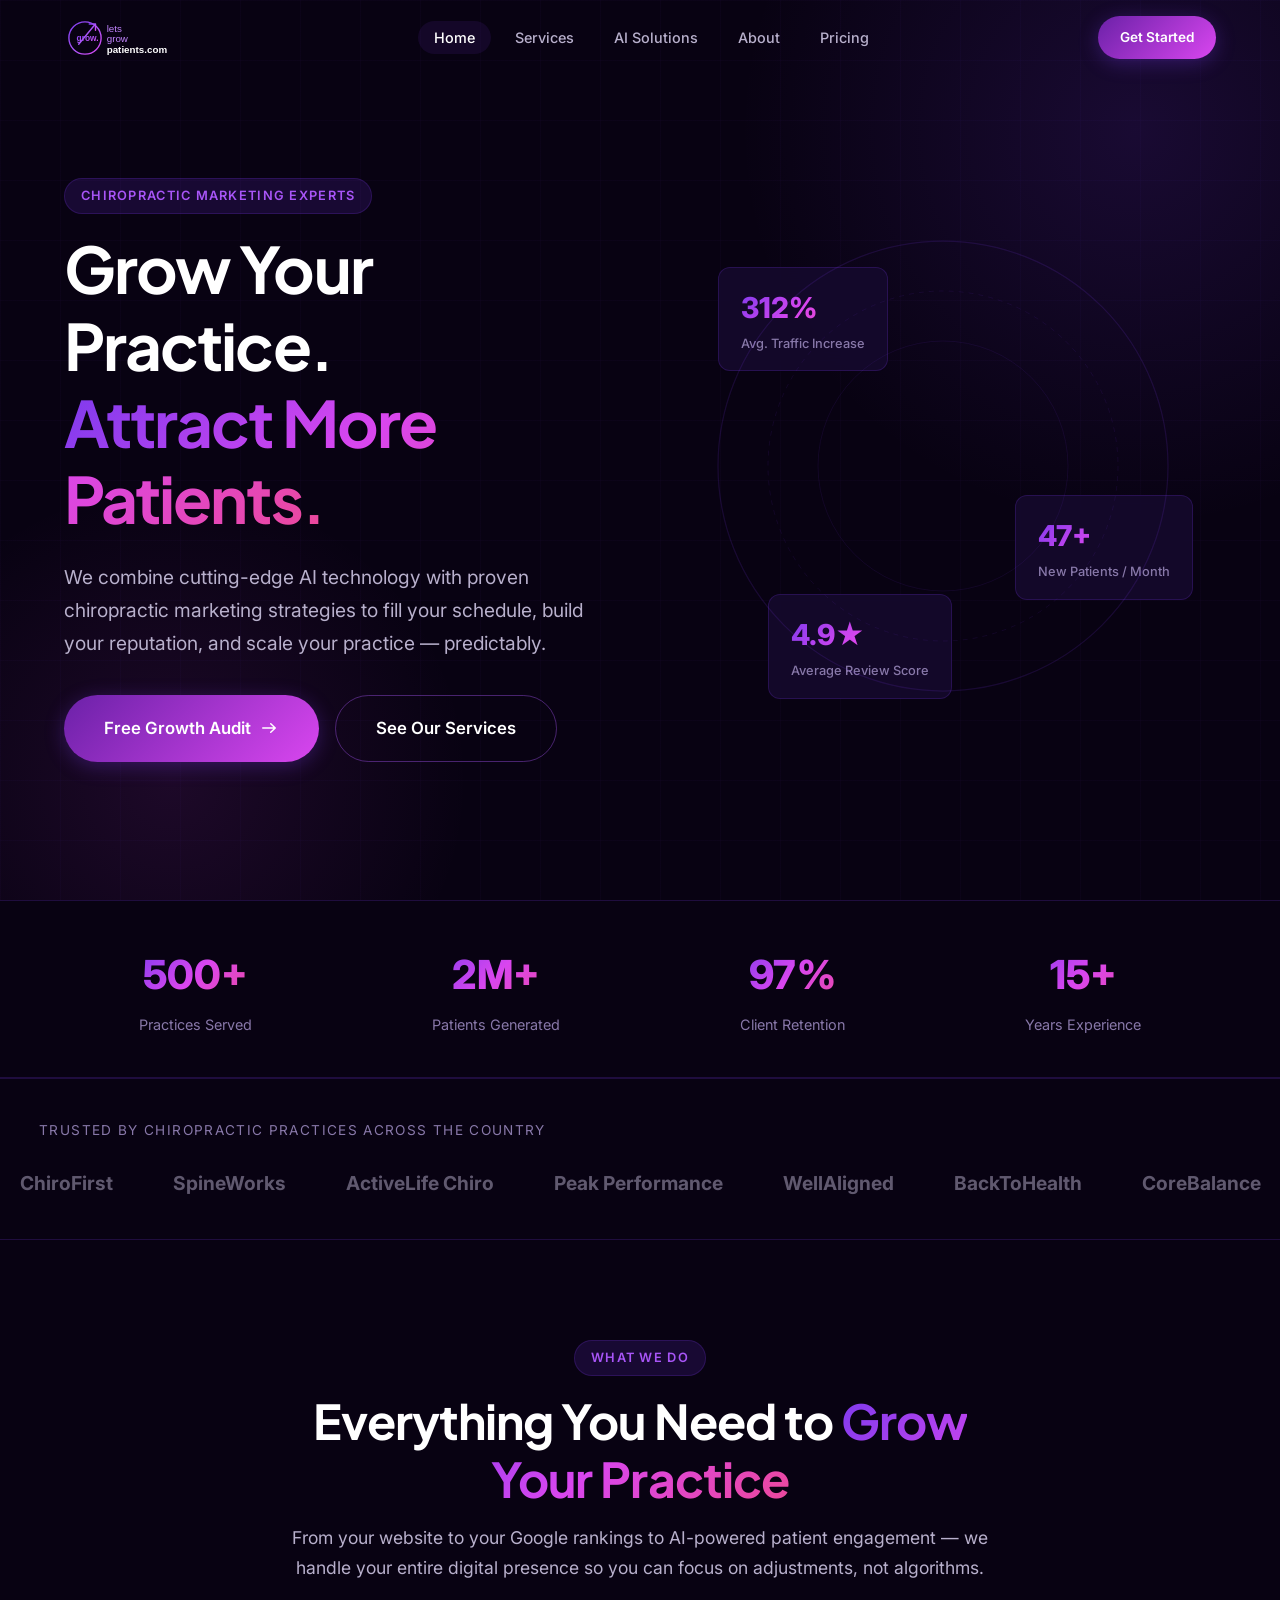
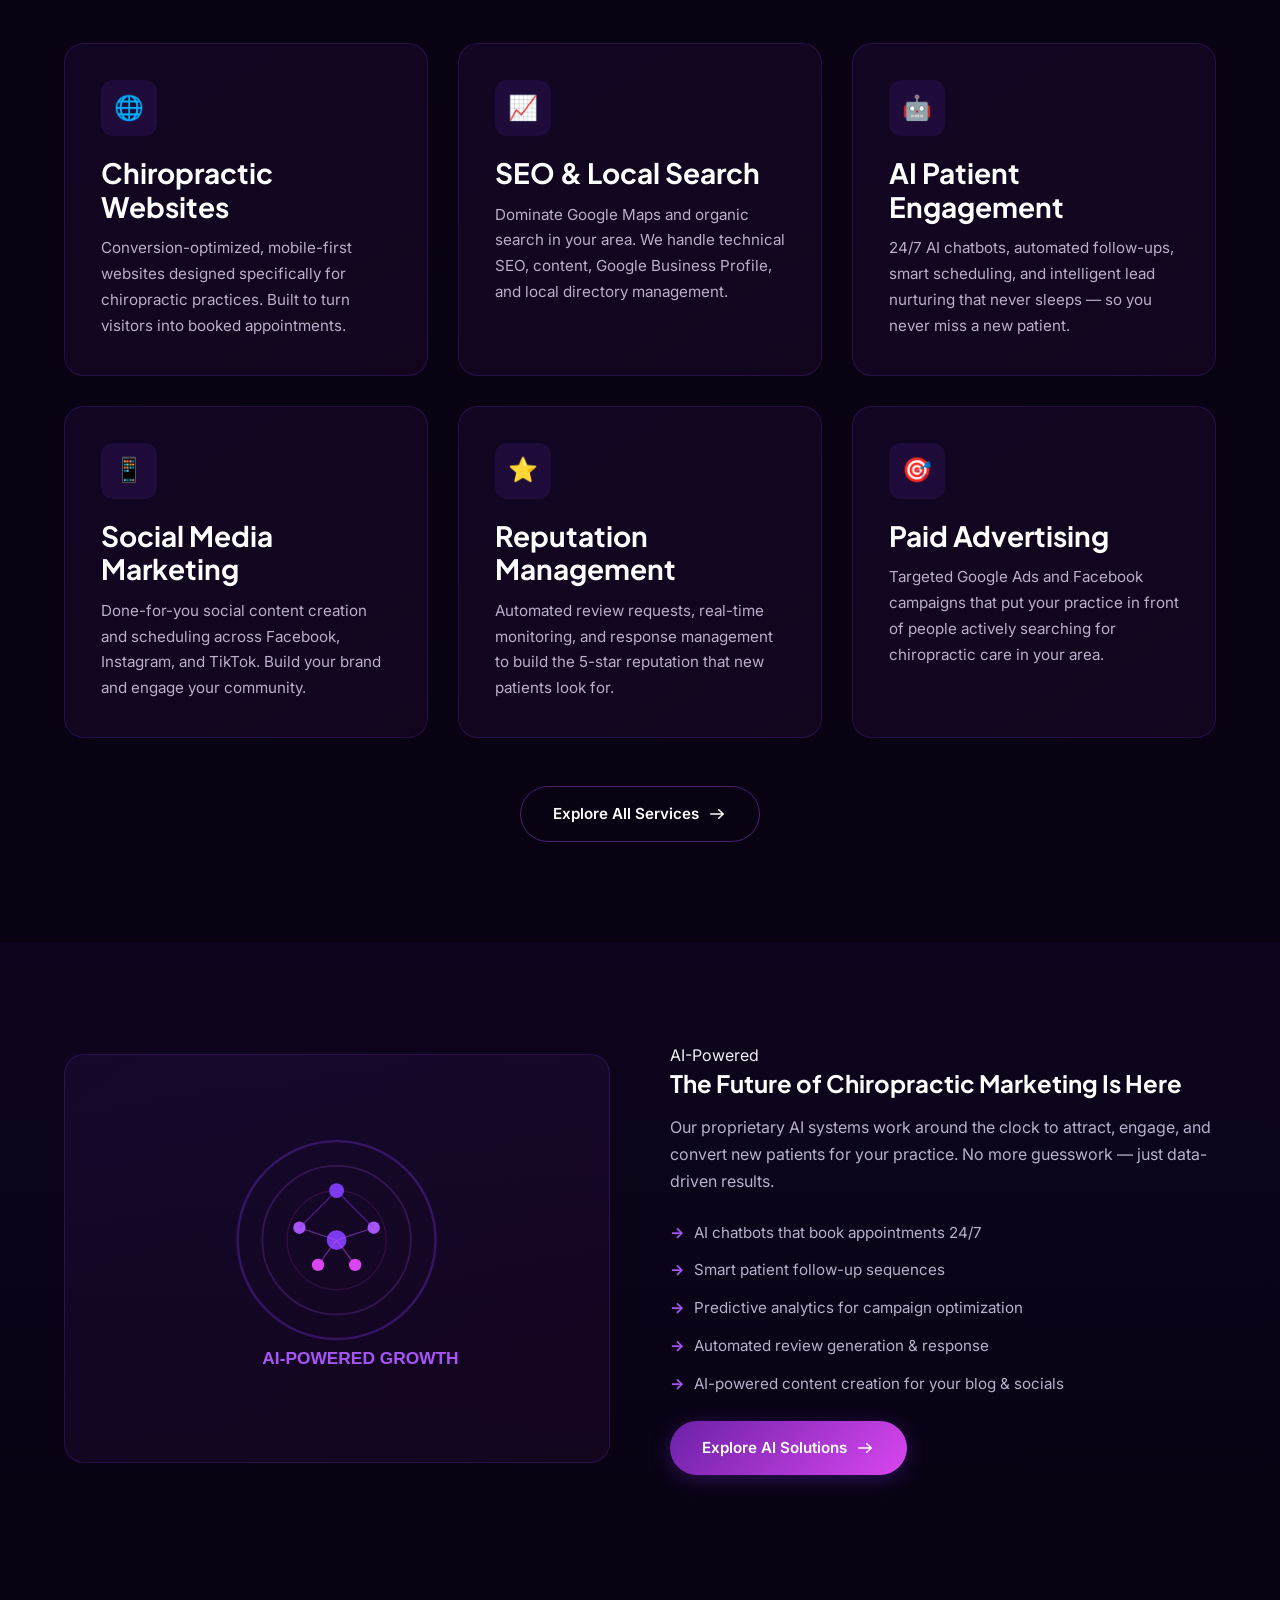
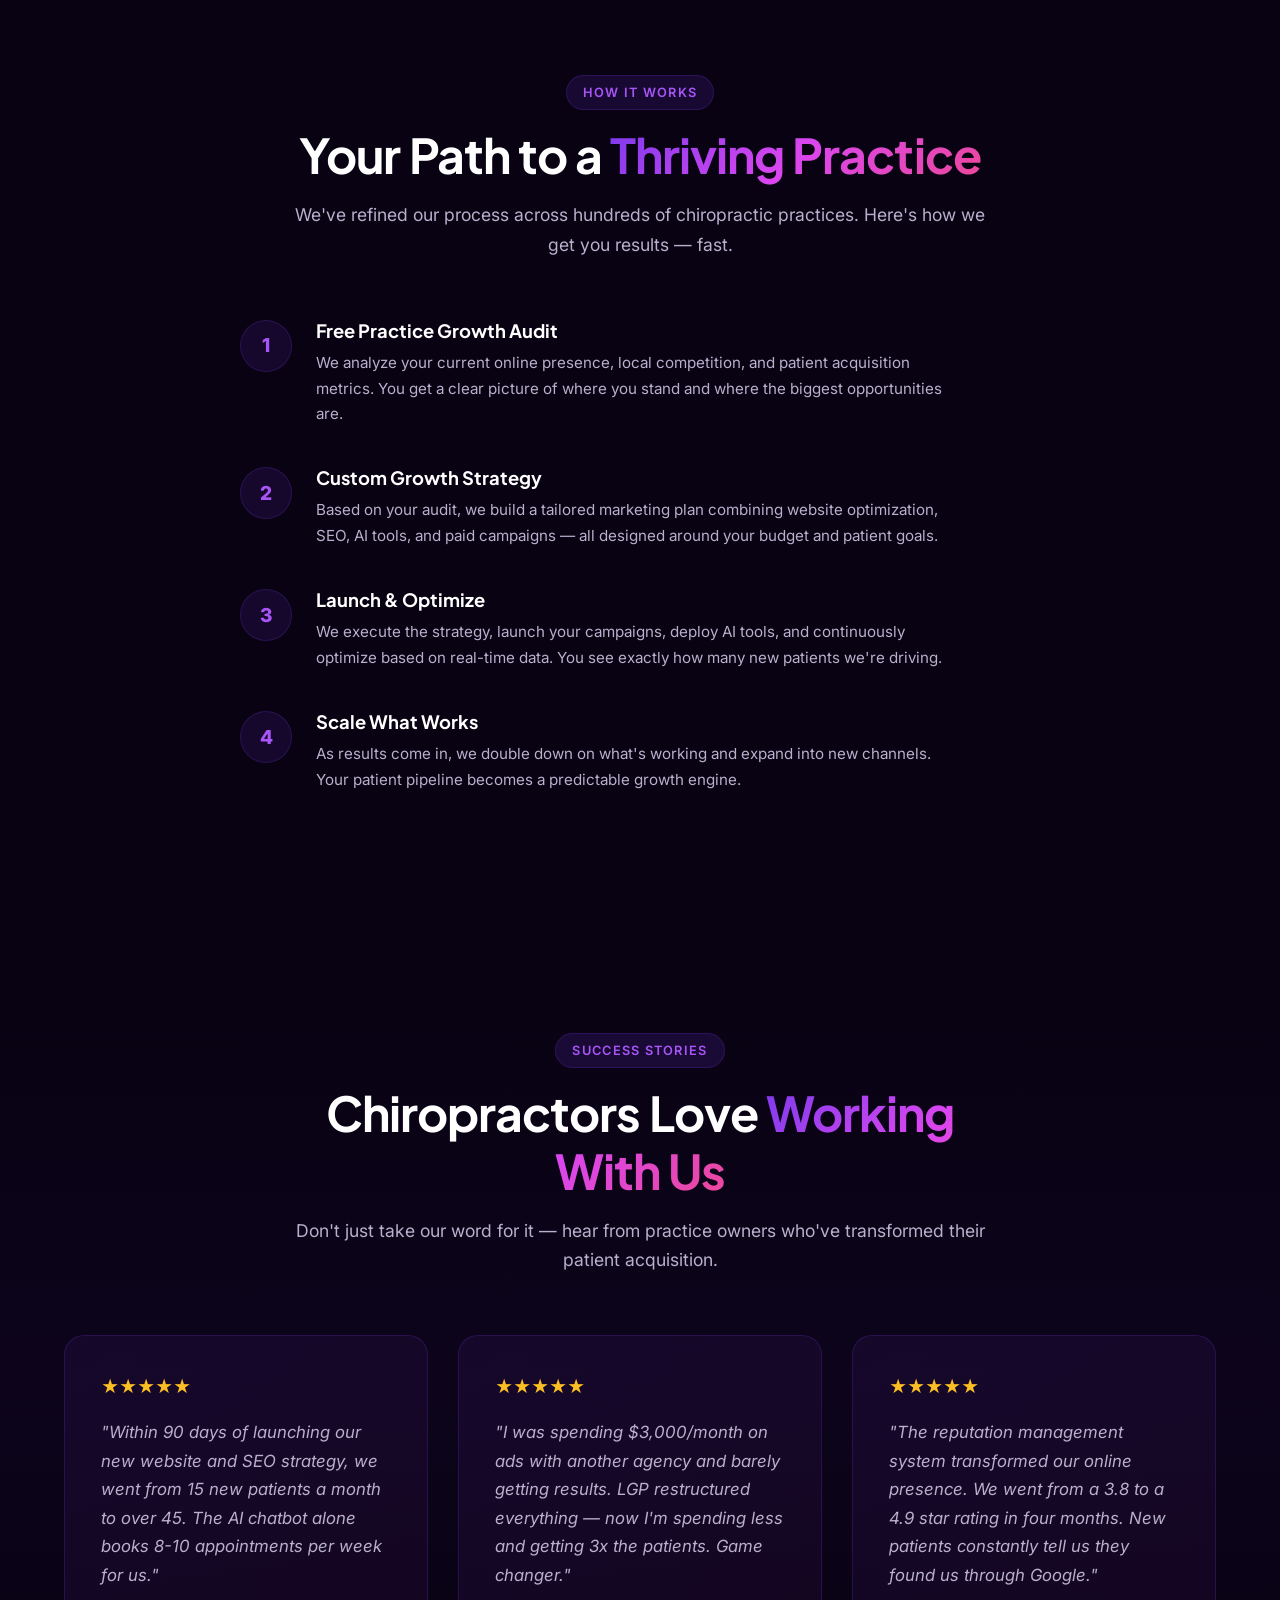
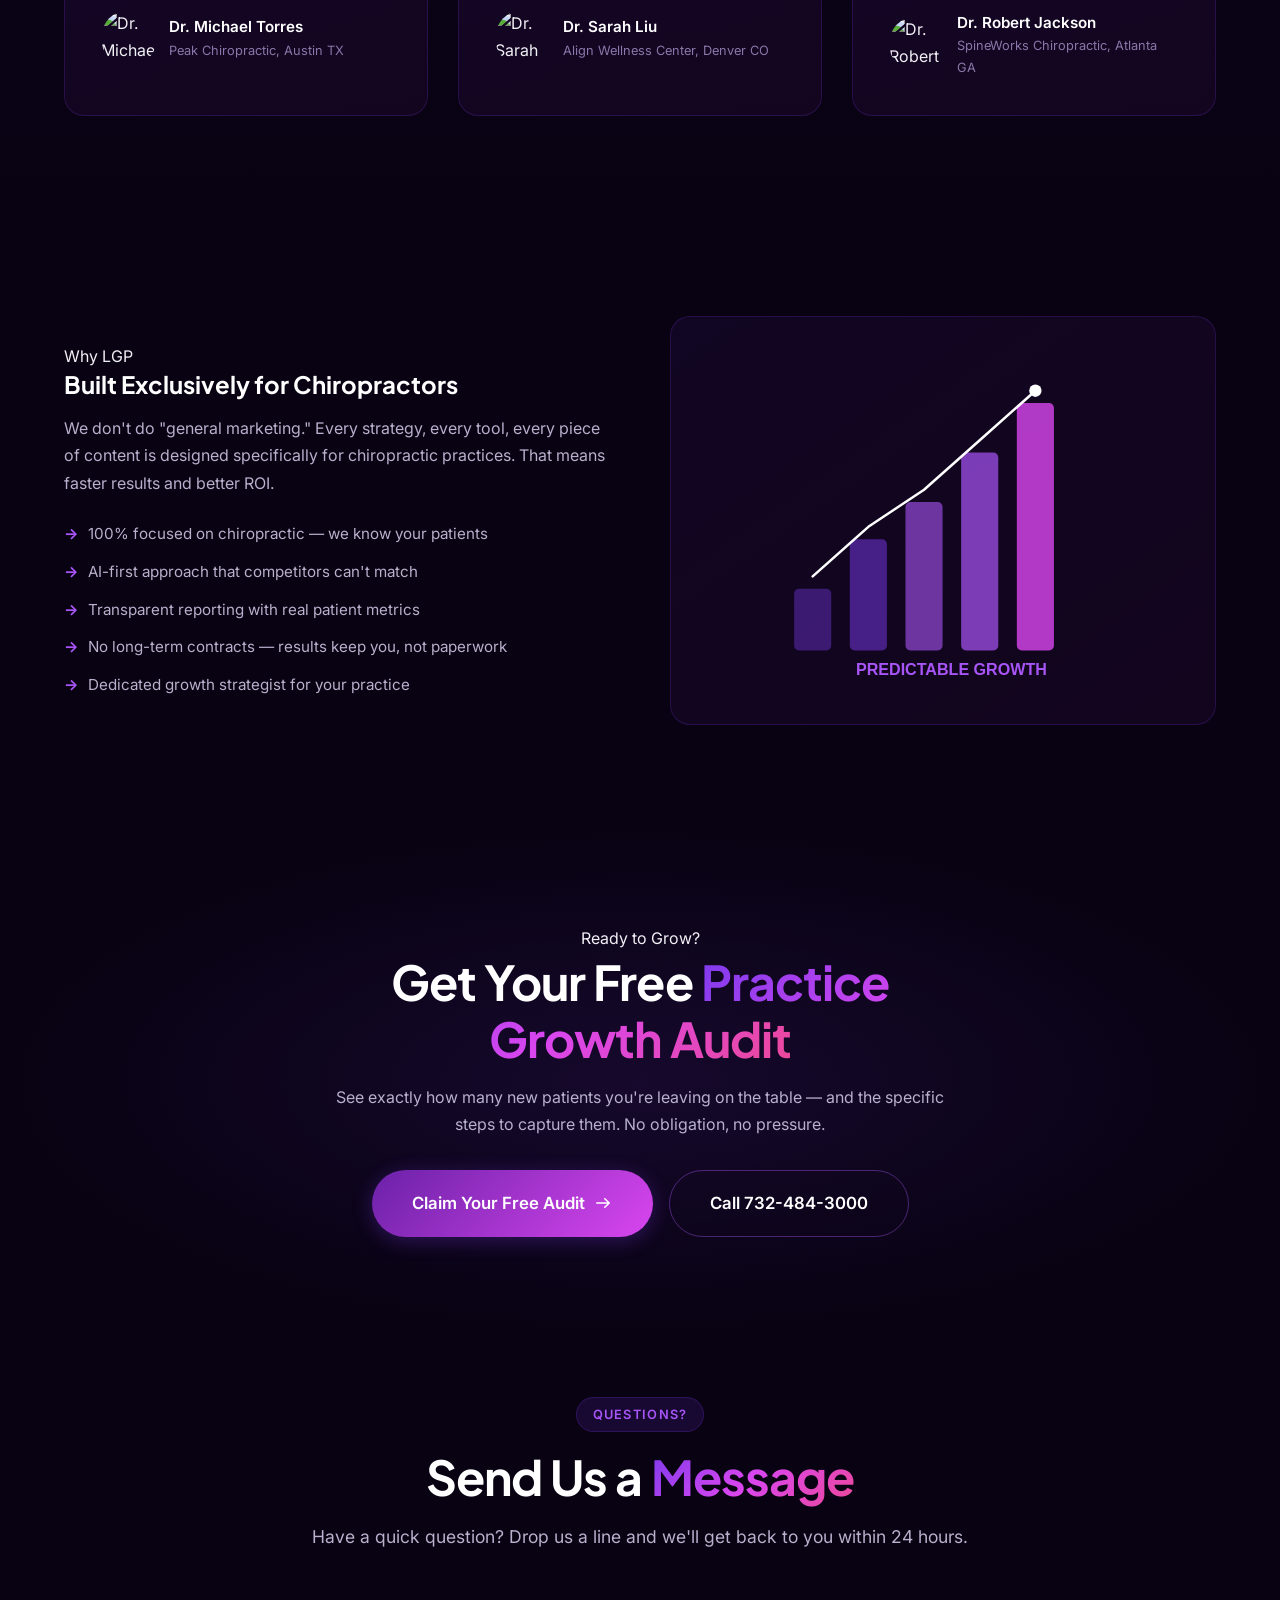
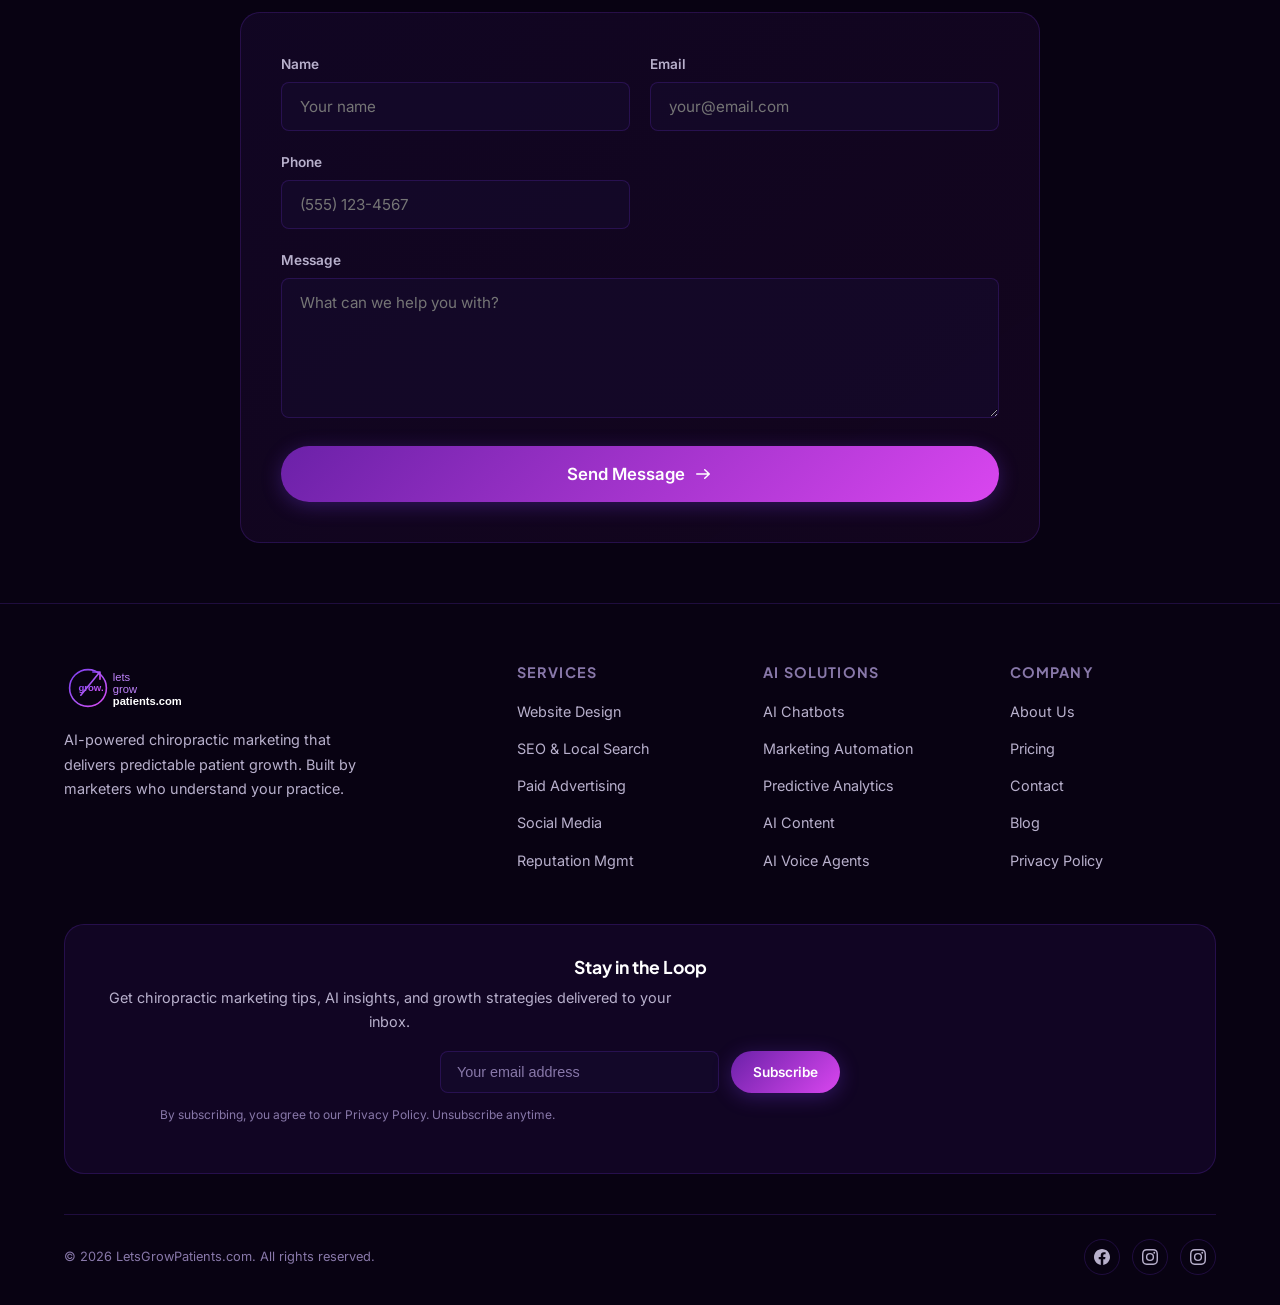
==== commit 41657407: "Add forms, newsletter, about/privacy pages, wire to CRM worker" ====
--- a/index.html
+++ b/index.html
@@ -286,7 +286,7 @@
           <div class="stars">★★★★★</div>
           <blockquote>"Within 90 days of launching our new website and SEO strategy, we went from 15 new patients a month to over 45. The AI chatbot alone books 8-10 appointments per week for us."</blockquote>
           <div class="author">
-            <div class="avatar">DM</div>
+            <img src="https://randomuser.me/api/portraits/men/32.jpg" alt="Dr. Michael Torres" style="width:56px;height:56px;border-radius:50%;object-fit:cover;">
             <div class="author-info">
               <div class="name">Dr. Michael Torres</div>
               <div class="title">Peak Chiropractic, Austin TX</div>
@@ -297,7 +297,7 @@
           <div class="stars">★★★★★</div>
           <blockquote>"I was spending $3,000/month on ads with another agency and barely getting results. LGP restructured everything — now I'm spending less and getting 3x the patients. Game changer."</blockquote>
           <div class="author">
-            <div class="avatar">SL</div>
+            <img src="https://randomuser.me/api/portraits/women/44.jpg" alt="Dr. Sarah Liu" style="width:56px;height:56px;border-radius:50%;object-fit:cover;">
             <div class="author-info">
               <div class="name">Dr. Sarah Liu</div>
               <div class="title">Align Wellness Center, Denver CO</div>
@@ -308,7 +308,7 @@
           <div class="stars">★★★★★</div>
           <blockquote>"The reputation management system transformed our online presence. We went from a 3.8 to a 4.9 star rating in four months. New patients constantly tell us they found us through Google."</blockquote>
           <div class="author">
-            <div class="avatar">RJ</div>
+            <img src="https://randomuser.me/api/portraits/men/45.jpg" alt="Dr. Robert Jackson" style="width:56px;height:56px;border-radius:50%;object-fit:cover;">
             <div class="author-info">
               <div class="name">Dr. Robert Jackson</div>
               <div class="title">SpineWorks Chiropractic, Atlanta GA</div>
@@ -365,8 +365,47 @@
             Claim Your Free Audit
             <svg class="btn-icon" viewBox="0 0 20 20" fill="currentColor"><path fill-rule="evenodd" d="M3 10a.75.75 0 01.75-.75h10.638L11.23 6.29a.75.75 0 111.04-1.08l4.5 4.25a.75.75 0 010 1.08l-4.5 4.25a.75.75 0 11-1.04-1.08l3.158-2.96H3.75A.75.75 0 013 10z"/></svg>
           </a>
-          <a href="tel:+15551234567" class="btn btn-secondary btn-lg">Call (555) 123-4567</a>
-        </div>
+          <a href="tel:+17324843000" class="btn btn-secondary btn-lg">Call 732-484-3000</a>
+        </div>
+      </div>
+    </div>
+  </section>
+
+  <!-- ======== QUICK CONTACT ======== -->
+  <section class="section" style="padding-top:60px;padding-bottom:60px;">
+    <div class="container">
+      <div class="max-w-800 mx-auto">
+        <div class="section-header">
+          <span class="badge">Questions?</span>
+          <h2>Send Us a <span class="gradient-text">Message</span></h2>
+          <p>Have a quick question? Drop us a line and we'll get back to you within 24 hours.</p>
+        </div>
+        <form id="quickContact" class="card" style="padding:40px;">
+          <div class="form-row">
+            <div class="form-group">
+              <label for="qcName">Name</label>
+              <input type="text" id="qcName" name="name" required placeholder="Your name">
+            </div>
+            <div class="form-group">
+              <label for="qcEmail">Email</label>
+              <input type="email" id="qcEmail" name="email" required placeholder="your@email.com">
+            </div>
+          </div>
+          <div class="form-row">
+            <div class="form-group">
+              <label for="qcPhone">Phone</label>
+              <input type="tel" id="qcPhone" name="phone" required placeholder="(555) 123-4567">
+            </div>
+          </div>
+          <div class="form-group">
+            <label for="qcMessage">Message</label>
+            <textarea id="qcMessage" name="message" required placeholder="What can we help you with?"></textarea>
+          </div>
+          <button type="submit" class="btn btn-primary btn-lg" style="width:100%;justify-content:center;">
+            Send Message
+            <svg class="btn-icon" viewBox="0 0 20 20" fill="currentColor"><path fill-rule="evenodd" d="M3 10a.75.75 0 01.75-.75h10.638L11.23 6.29a.75.75 0 111.04-1.08l4.5 4.25a.75.75 0 010 1.08l-4.5 4.25a.75.75 0 11-1.04-1.08l3.158-2.96H3.75A.75.75 0 013 10z"/></svg>
+          </button>
+        </form>
       </div>
     </div>
   </section>
@@ -408,9 +447,18 @@
             <li><a href="pricing.html">Pricing</a></li>
             <li><a href="contact.html">Contact</a></li>
             <li><a href="#">Blog</a></li>
-            <li><a href="#">Privacy Policy</a></li>
+            <li><a href="privacy.html">Privacy Policy</a></li>
           </ul>
         </div>
+      </div>
+      <div class="footer-newsletter">
+        <h4>Stay in the Loop</h4>
+        <p>Get chiropractic marketing tips, AI insights, and growth strategies delivered to your inbox.</p>
+        <form class="newsletter-form" id="newsletterForm">
+          <input type="email" placeholder="Your email address" required>
+          <button type="submit" class="btn btn-primary btn-sm">Subscribe</button>
+        </form>
+        <p style="font-size:0.75rem;color:var(--text-muted);margin-top:8px;">By subscribing, you agree to our Privacy Policy. Unsubscribe anytime.</p>
       </div>
       <div class="footer-bottom">
         <p>&copy; 2026 LetsGrowPatients.com. All rights reserved.</p>
@@ -421,11 +469,8 @@
           <a href="#" aria-label="Instagram">
             <svg width="16" height="16" viewBox="0 0 24 24" fill="currentColor"><path d="M12 2.163c3.204 0 3.584.012 4.85.07 3.252.148 4.771 1.691 4.919 4.919.058 1.265.069 1.645.069 4.849 0 3.205-.012 3.584-.069 4.849-.149 3.225-1.664 4.771-4.919 4.919-1.266.058-1.644.07-4.85.07-3.204 0-3.584-.012-4.849-.07-3.26-.149-4.771-1.699-4.919-4.92-.058-1.265-.07-1.644-.07-4.849 0-3.204.013-3.583.07-4.849.149-3.227 1.664-4.771 4.919-4.919 1.266-.057 1.645-.069 4.849-.069zM12 0C8.741 0 8.333.014 7.053.072 2.695.272.273 2.69.073 7.052.014 8.333 0 8.741 0 12c0 3.259.014 3.668.072 4.948.2 4.358 2.618 6.78 6.98 6.98C8.333 23.986 8.741 24 12 24c3.259 0 3.668-.014 4.948-.072 4.354-.2 6.782-2.618 6.979-6.98.059-1.28.073-1.689.073-4.948 0-3.259-.014-3.667-.072-4.947-.196-4.354-2.617-6.78-6.979-6.98C15.668.014 15.259 0 12 0zm0 5.838a6.162 6.162 0 100 12.324 6.162 6.162 0 000-12.324zM12 16a4 4 0 110-8 4 4 0 010 8zm6.406-11.845a1.44 1.44 0 100 2.881 1.44 1.44 0 000-2.881z"/></svg>
           </a>
-          <a href="#" aria-label="LinkedIn">
-            <svg width="16" height="16" viewBox="0 0 24 24" fill="currentColor"><path d="M20.447 20.452h-3.554v-5.569c0-1.328-.027-3.037-1.852-3.037-1.853 0-2.136 1.445-2.136 2.939v5.667H9.351V9h3.414v1.561h.046c.477-.9 1.637-1.85 3.37-1.85 3.601 0 4.267 2.37 4.267 5.455v6.286zM5.337 7.433a2.062 2.062 0 01-2.063-2.065 2.064 2.064 0 112.063 2.065zm1.782 13.019H3.555V9h3.564v11.452zM22.225 0H1.771C.792 0 0 .774 0 1.729v20.542C0 23.227.792 24 1.771 24h20.451C23.2 24 24 23.227 24 22.271V1.729C24 .774 23.2 0 22.222 0h.003z"/></svg>
-          </a>
-          <a href="#" aria-label="YouTube">
-            <svg width="16" height="16" viewBox="0 0 24 24" fill="currentColor"><path d="M23.498 6.186a3.016 3.016 0 00-2.122-2.136C19.505 3.545 12 3.545 12 3.545s-7.505 0-9.377.505A3.017 3.017 0 00.502 6.186C0 8.07 0 12 0 12s0 3.93.502 5.814a3.016 3.016 0 002.122 2.136c1.871.505 9.376.505 9.376.505s7.505 0 9.377-.505a3.015 3.015 0 002.122-2.136C24 15.93 24 12 24 12s0-3.93-.502-5.814zM9.545 15.568V8.432L15.818 12l-6.273 3.568z"/></svg>
+          <a href="#" aria-label="Instagram">
+            <svg width="16" height="16" viewBox="0 0 24 24" fill="currentColor"><path d="M12 2.163c3.204 0 3.584.012 4.85.07 3.252.148 4.771 1.691 4.919 4.919.058 1.265.069 1.645.069 4.849 0 3.205-.012 3.584-.069 4.849-.149 3.225-1.664 4.771-4.919 4.919-1.266.058-1.644.07-4.85.07-3.204 0-3.584-.012-4.849-.07-3.26-.149-4.771-1.699-4.919-4.92-.058-1.265-.07-1.644-.07-4.849 0-3.204.013-3.583.07-4.849.149-3.227 1.664-4.771 4.919-4.919 1.266-.057 1.645-.069 4.849-.069zM12 0C8.741 0 8.333.014 7.053.072 2.695.272.273 2.69.073 7.052.014 8.333 0 8.741 0 12c0 3.259.014 3.668.072 4.948.2 4.358 2.618 6.78 6.98 6.98C8.333 23.986 8.741 24 12 24c3.259 0 3.668-.014 4.948-.072 4.354-.2 6.782-2.618 6.979-6.98.059-1.28.073-1.689.073-4.948 0-3.259-.014-3.667-.072-4.947-.196-4.354-2.617-6.78-6.979-6.98C15.668.014 15.259 0 12 0zm0 5.838a6.162 6.162 0 100 12.324 6.162 6.162 0 000-12.324zM12 16a4 4 0 110-8 4 4 0 010 8zm6.406-11.845a1.44 1.44 0 100 2.881 1.44 1.44 0 000-2.881z"/></svg>
           </a>
         </div>
       </div>
--- a/css/styles.css
+++ b/css/styles.css
@@ -943,6 +943,49 @@
   .btn-lg { padding: 14px 28px; }
 }
 
+/* ---------- Newsletter Signup ---------- */
+.footer-newsletter {
+  padding: 32px;
+  background: rgba(124, 58, 237, 0.08);
+  border: 1px solid var(--border-subtle);
+  border-radius: var(--radius-lg);
+  text-align: center;
+  margin-bottom: 40px;
+}
+.footer-newsletter h4 {
+  font-size: 1.1rem;
+  margin-bottom: 8px;
+  color: var(--white);
+}
+.footer-newsletter > p {
+  font-size: 0.9rem;
+  margin-bottom: 16px;
+  color: var(--text-secondary);
+}
+.newsletter-form {
+  display: flex;
+  gap: 12px;
+  margin: 0 auto 12px;
+  max-width: 400px;
+}
+.newsletter-form input {
+  flex: 1;
+  padding: 12px 16px;
+  background: rgba(22, 10, 46, 0.6);
+  border: 1px solid var(--border-subtle);
+  border-radius: var(--radius-sm);
+  color: var(--white);
+  font-size: 0.9rem;
+}
+.newsletter-form input:focus {
+  outline: none;
+  border-color: var(--primary-500);
+  box-shadow: 0 0 0 3px rgba(124, 58, 237, 0.15);
+}
+.newsletter-form input::placeholder {
+  color: var(--text-muted);
+}
+
 /* ---------- Utility Classes ---------- */
 .text-center { text-align: center; }
 .mb-0 { margin-bottom: 0; }
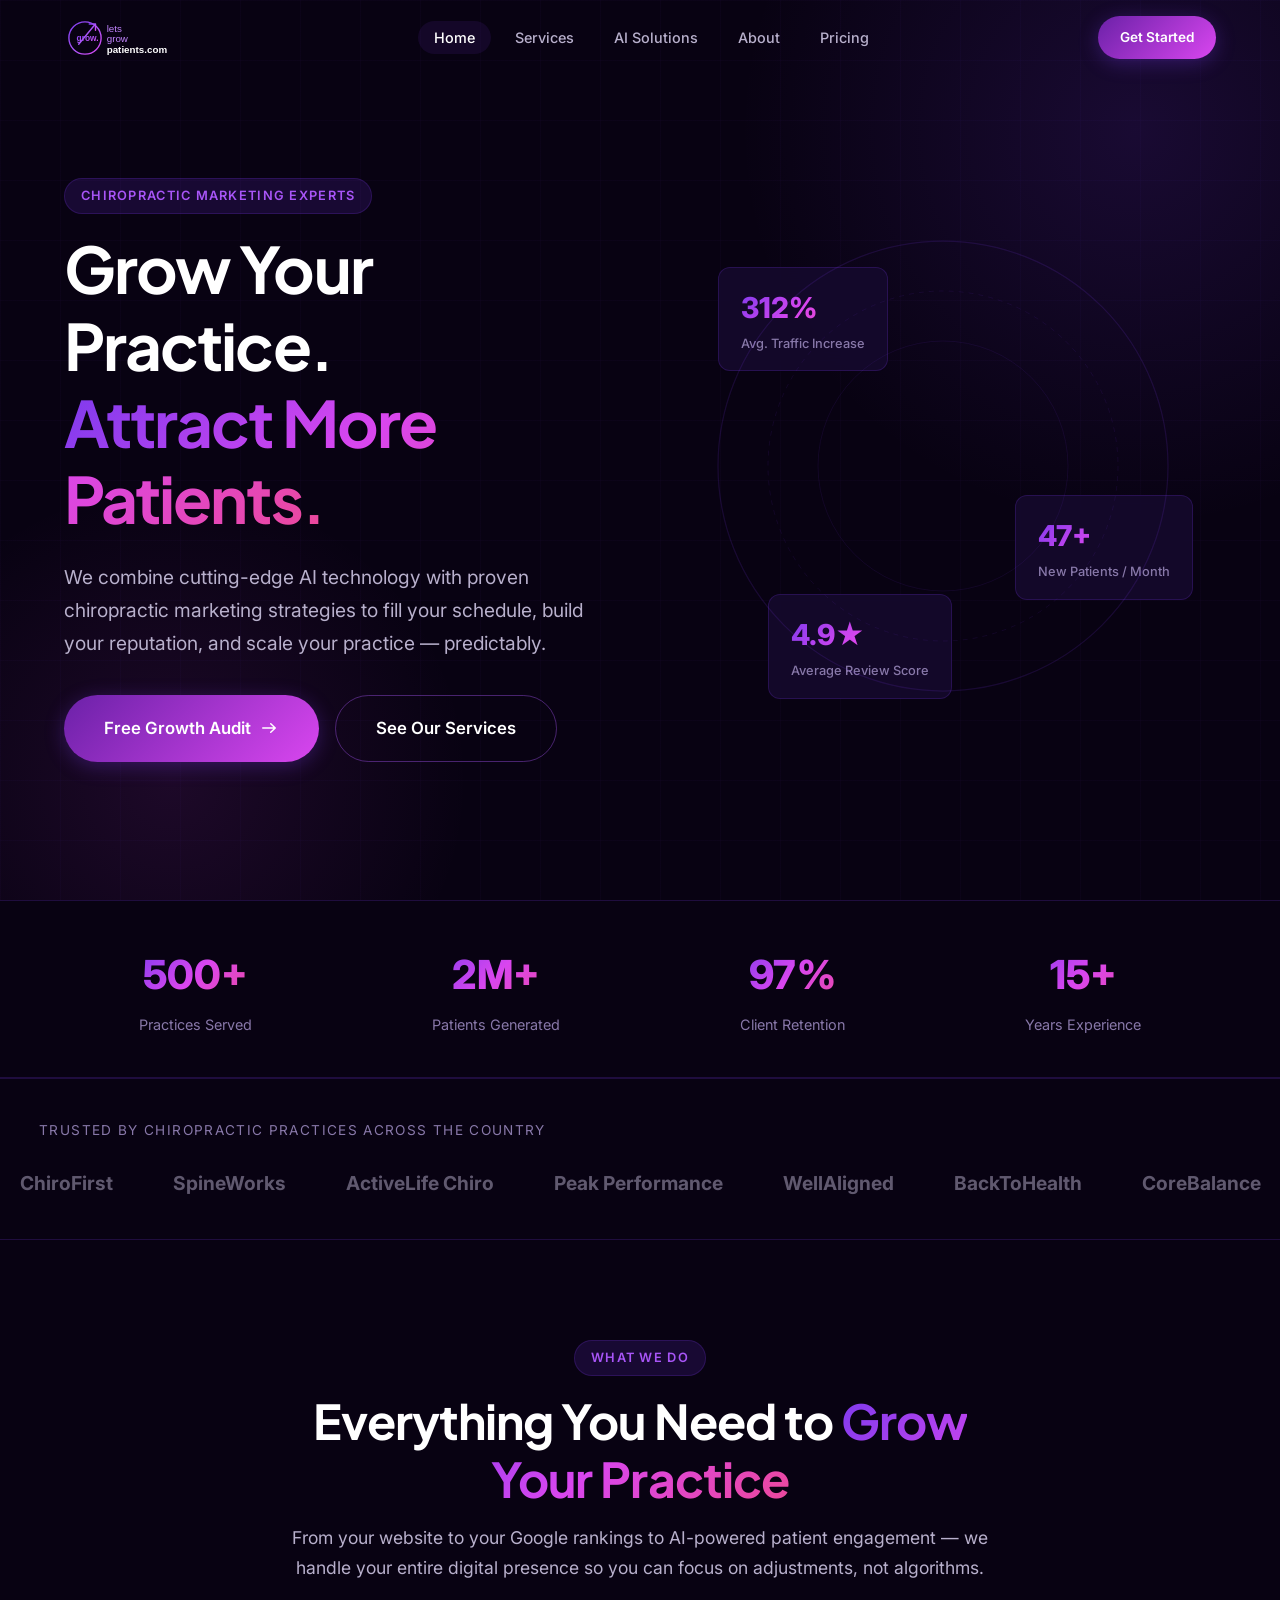
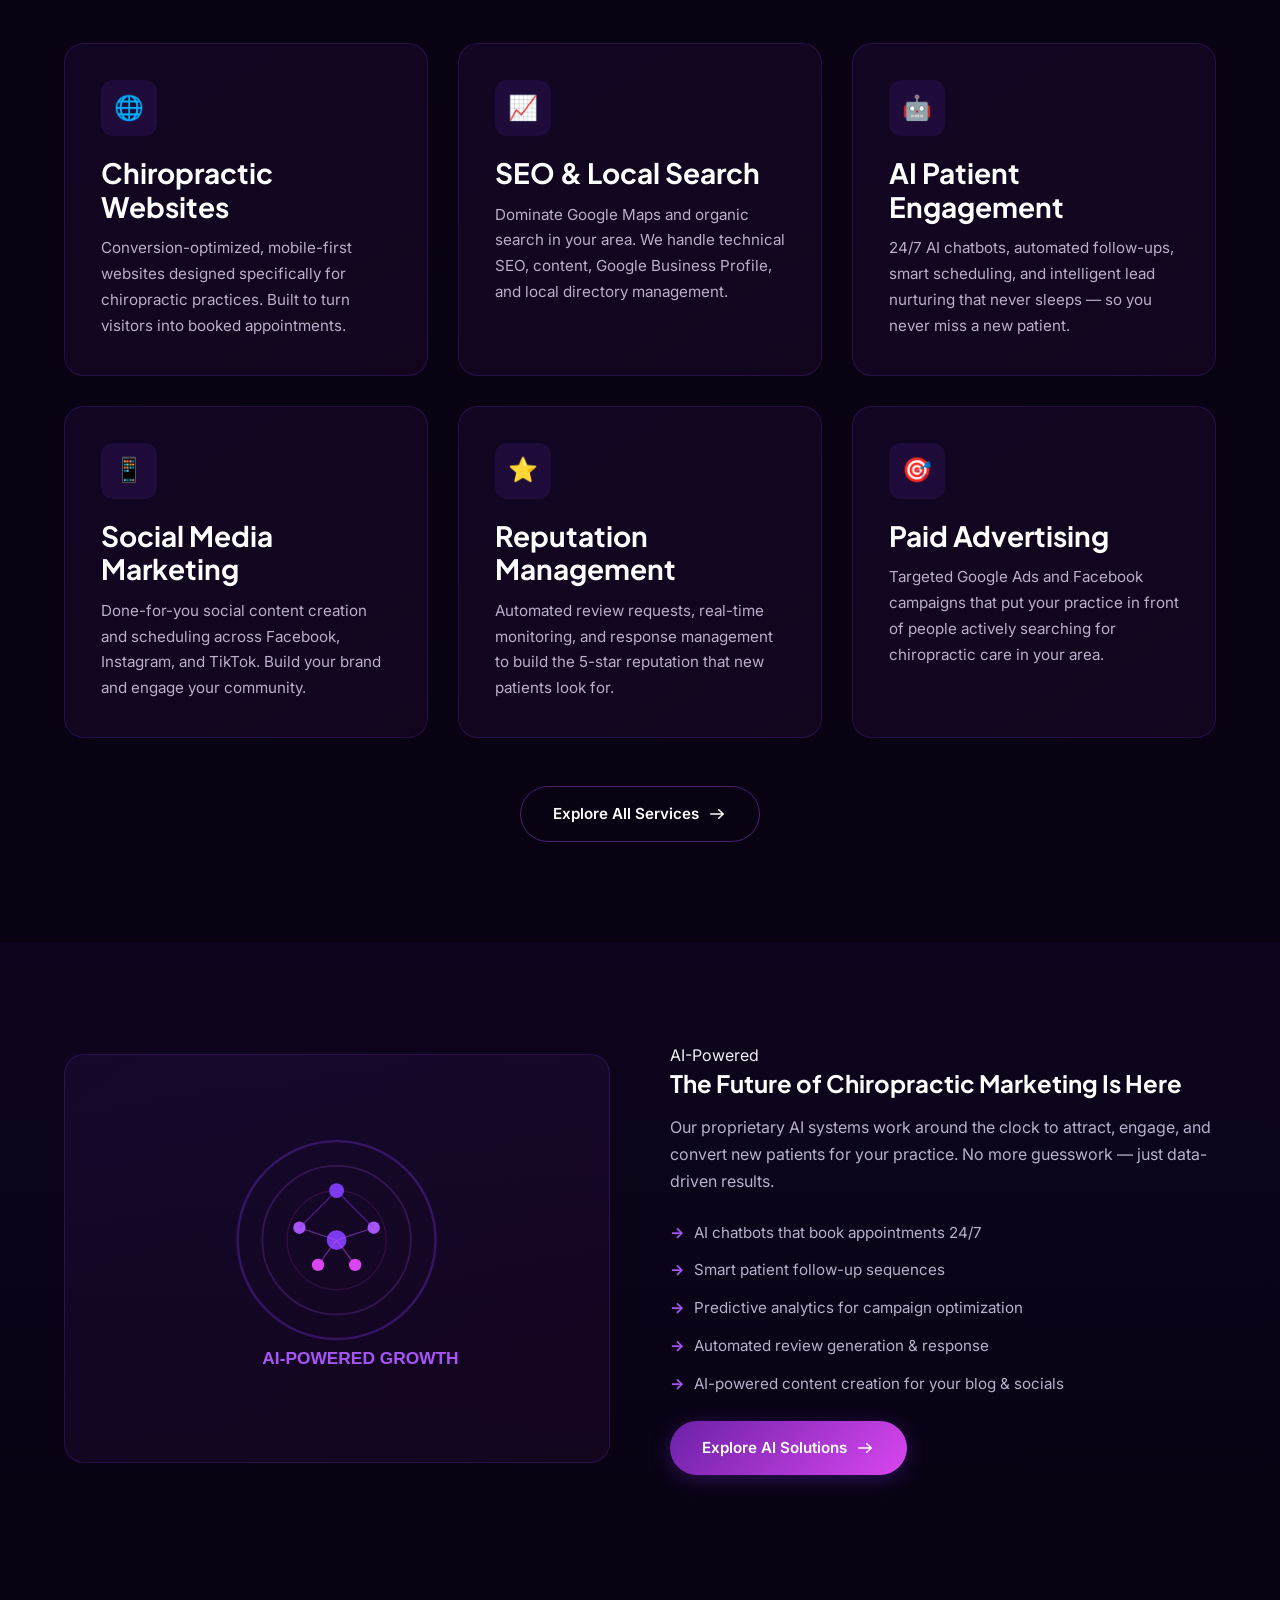
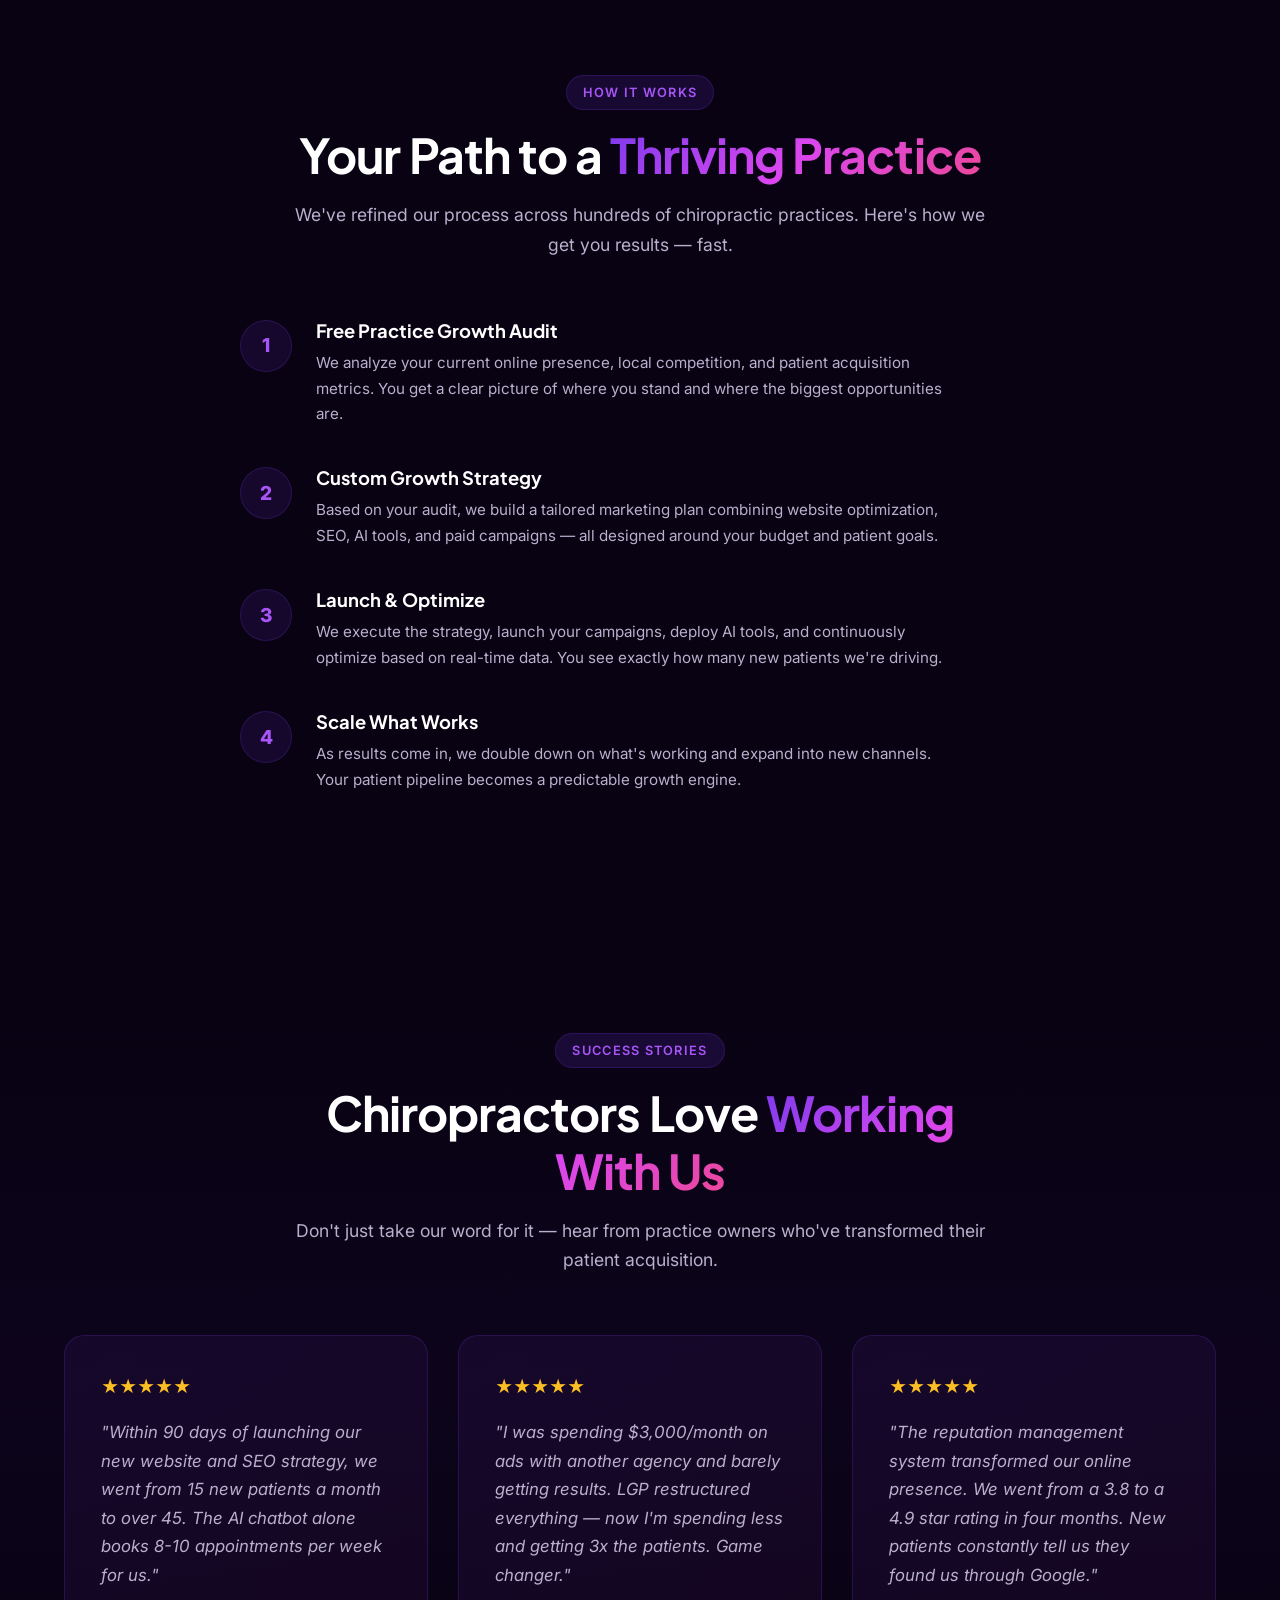
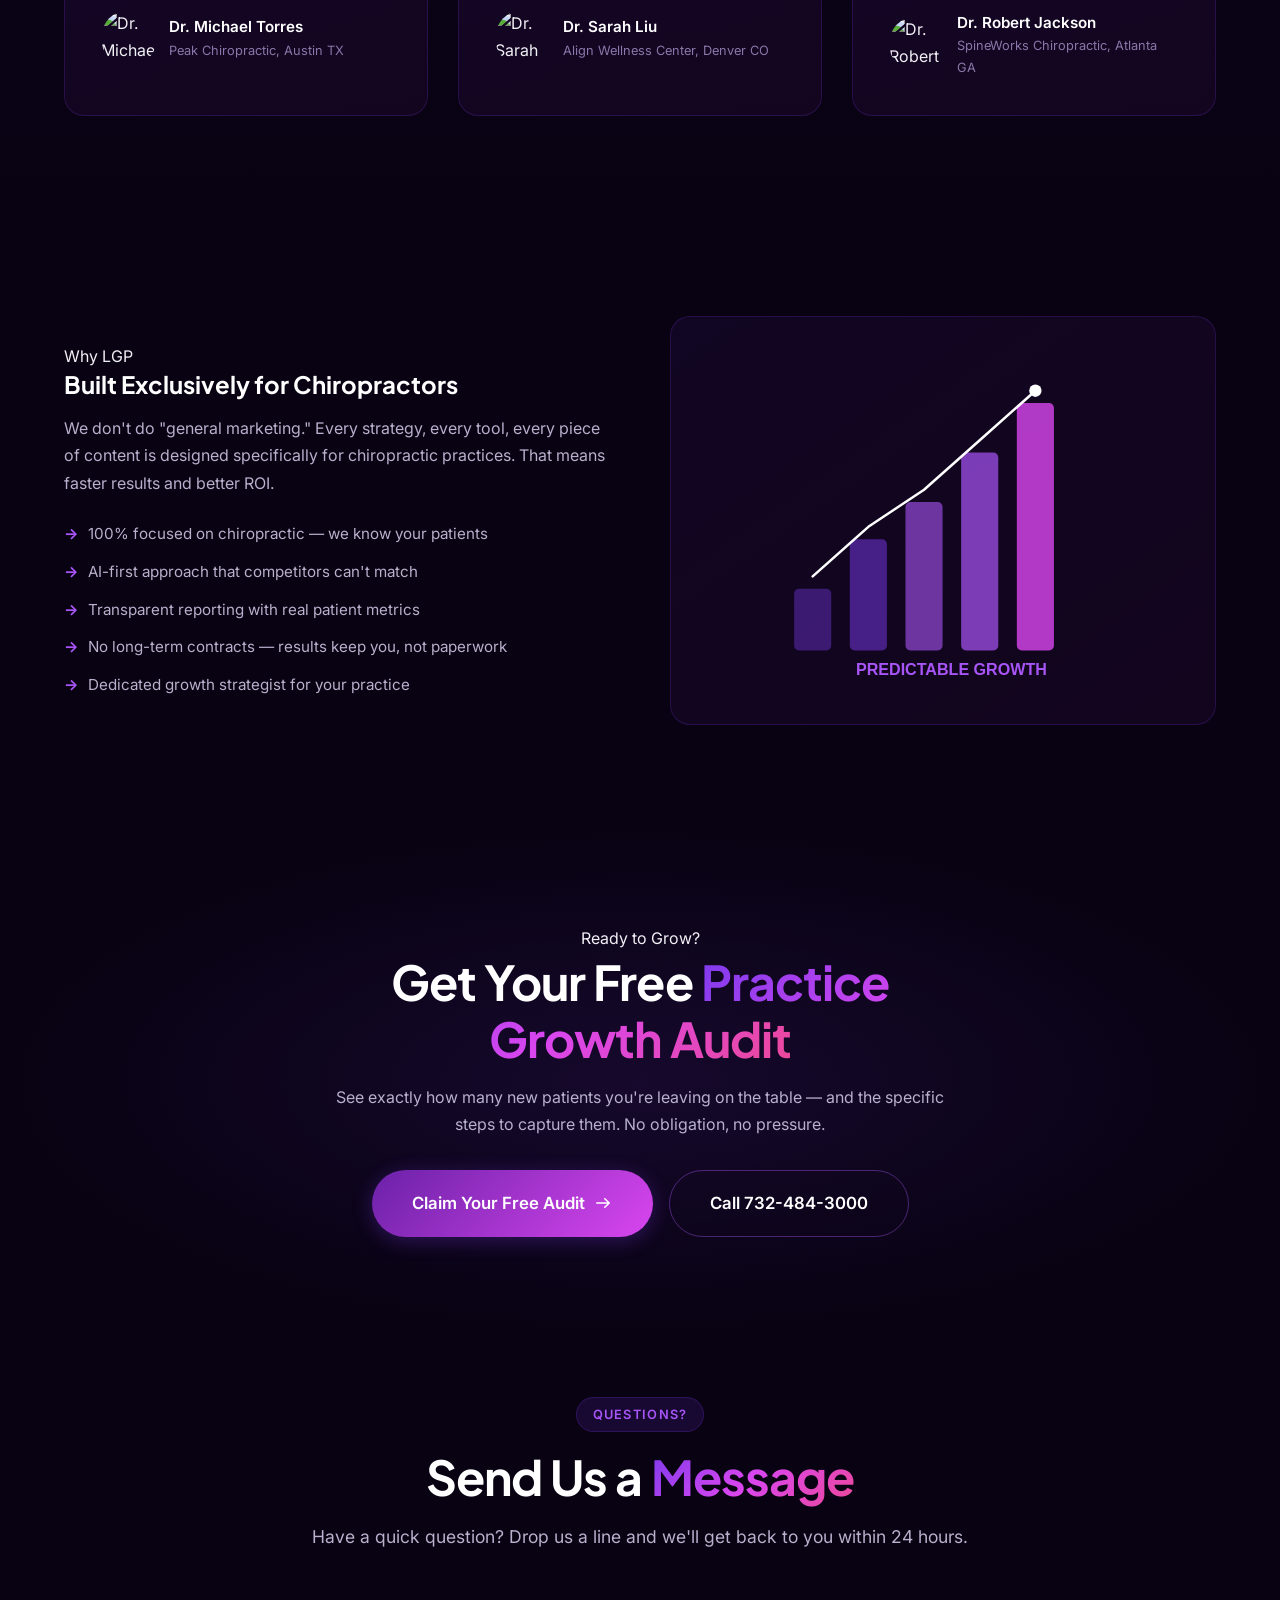
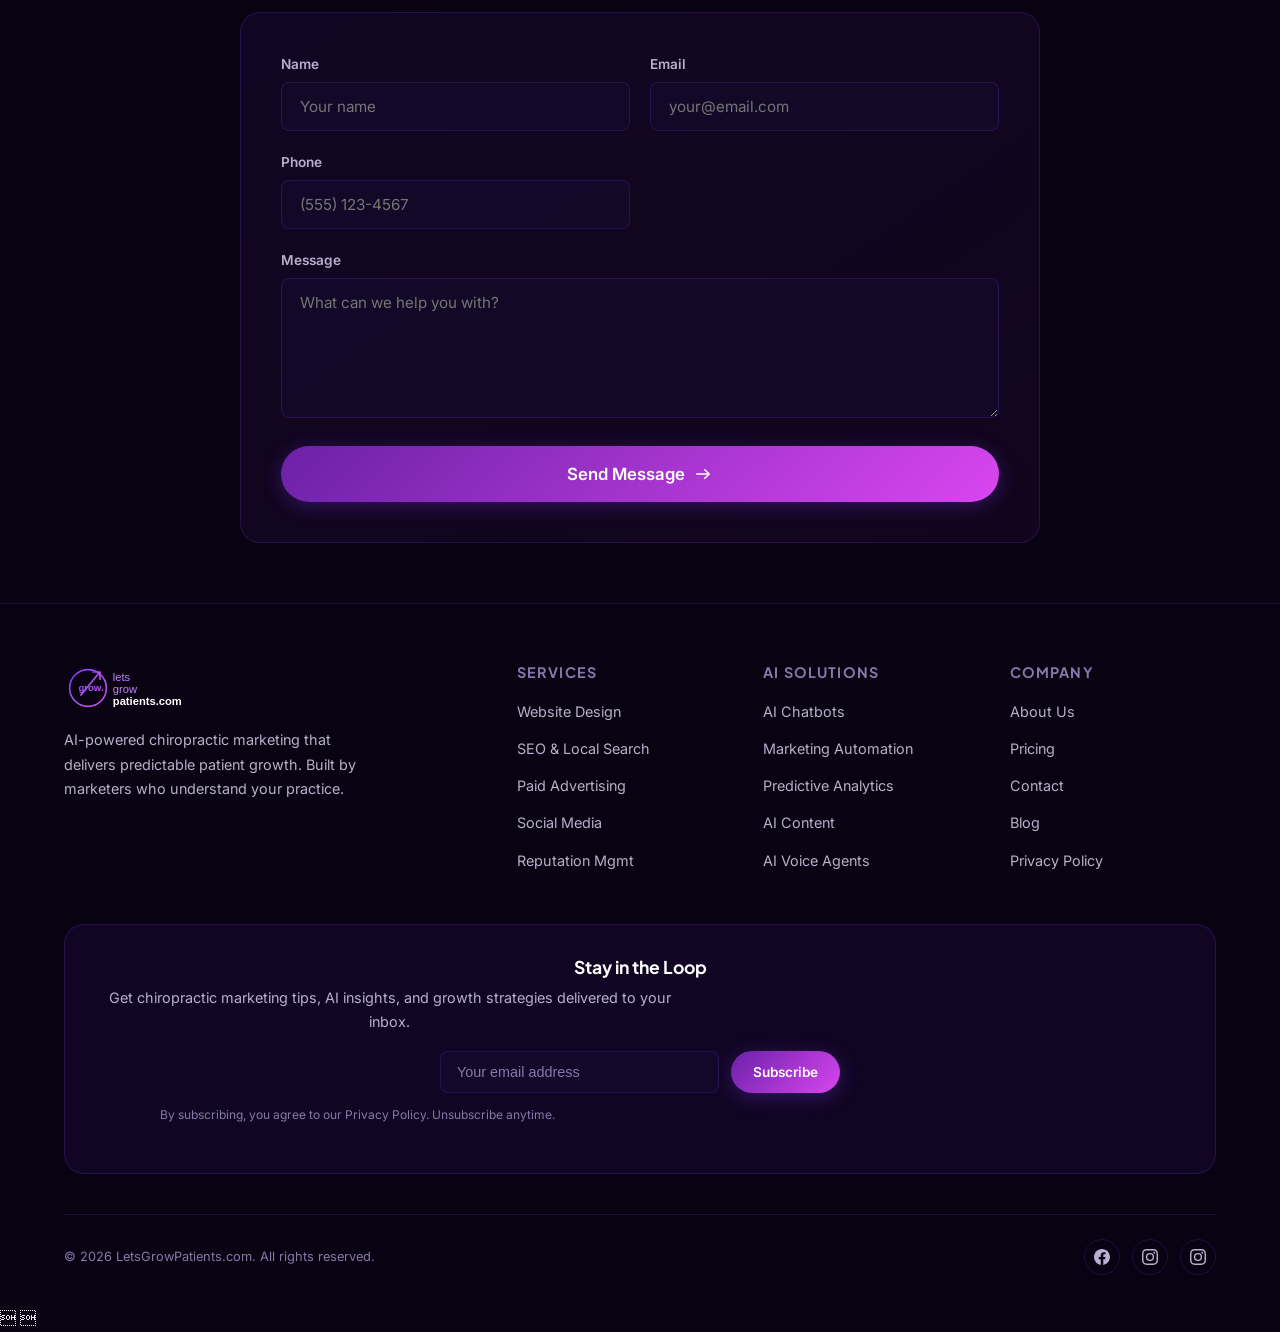
==== commit 8309e49b: "Add Cal.com floating booking button" ====
--- a/index.html
+++ b/index.html
@@ -478,5 +478,23 @@
   </footer>
 
   <script src="js/main.js"></script>
+<!-- Cal.com Floating Booking Button -->
+<script type="text/javascript">
+(function (C, A, L) {
+  let p = function (a, ar) { a.q.push(ar); };
+  let d = C.document;
+  C.Cal = C.Cal || function () {
+    let cal = C.Cal; let ar = arguments;
+    if (!cal.loaded) { cal.ns = {}; cal.q = cal.q || []; d.head.appendChild(d.createElement("script")).src = A; cal.loaded = true; }
+    if (ar[0] === L) { const api = function () { p(api, arguments); }; const namespace = ar[1]; api.q = api.q || []; if (typeof namespace === "string") { cal.ns[namespace] = cal.ns[namespace] || api; p(cal.ns[namespace], ar); p(cal, ["initNamespace", namespace]); } else p(cal, ar); return; }
+    p(cal, ar);
+  };
+})(window, "https://app.cal.com/embed/embed.js", "init");
+Cal("init", { origin: "https://cal.com" });
+Cal("floatingButton", { calLink: "letsgrowletsgo", buttonText: "Book a Free Consult", buttonColor: "#7c3aed", buttonTextColor: "#ffffff", buttonPosition: "bottom-right" });
+Cal("ui", { theme: "dark", styles: { branding: { brandColor: "#7c3aed" } } });
+</script>
+
 </body>
+
 </html>
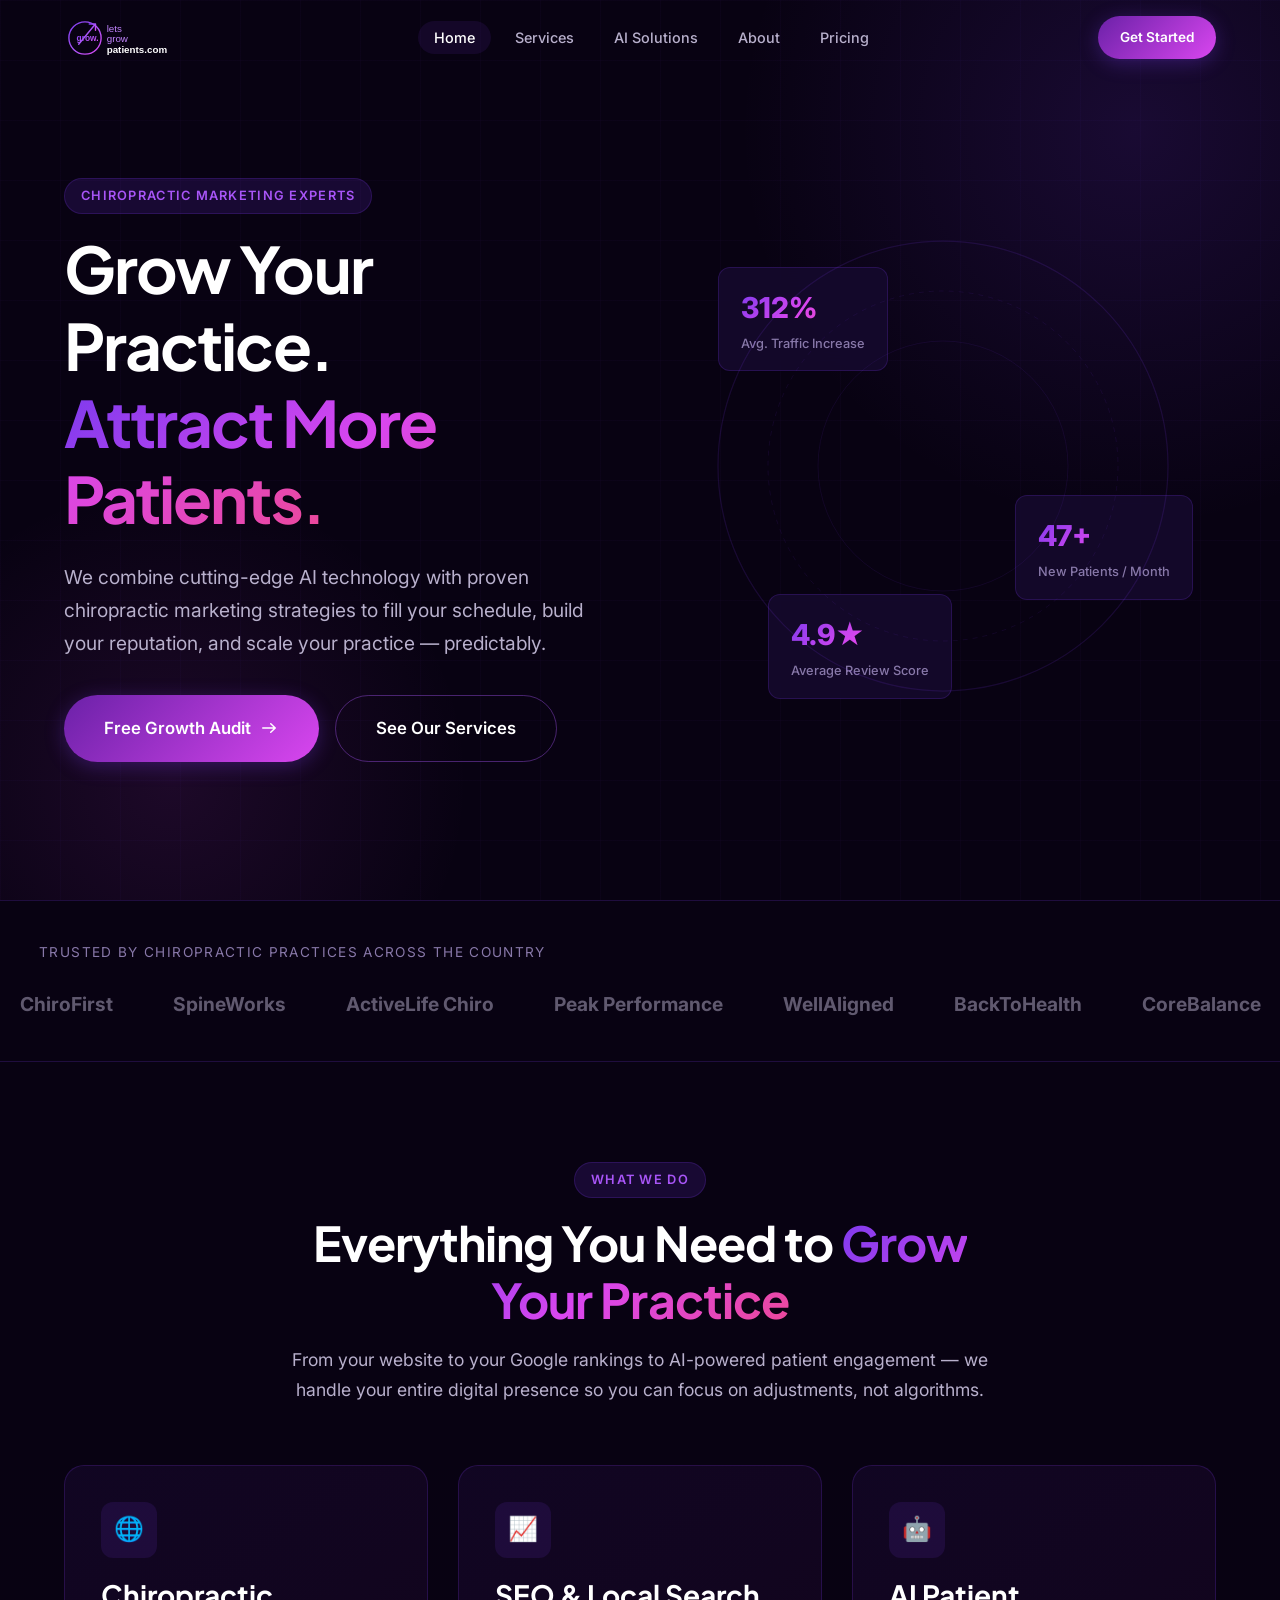
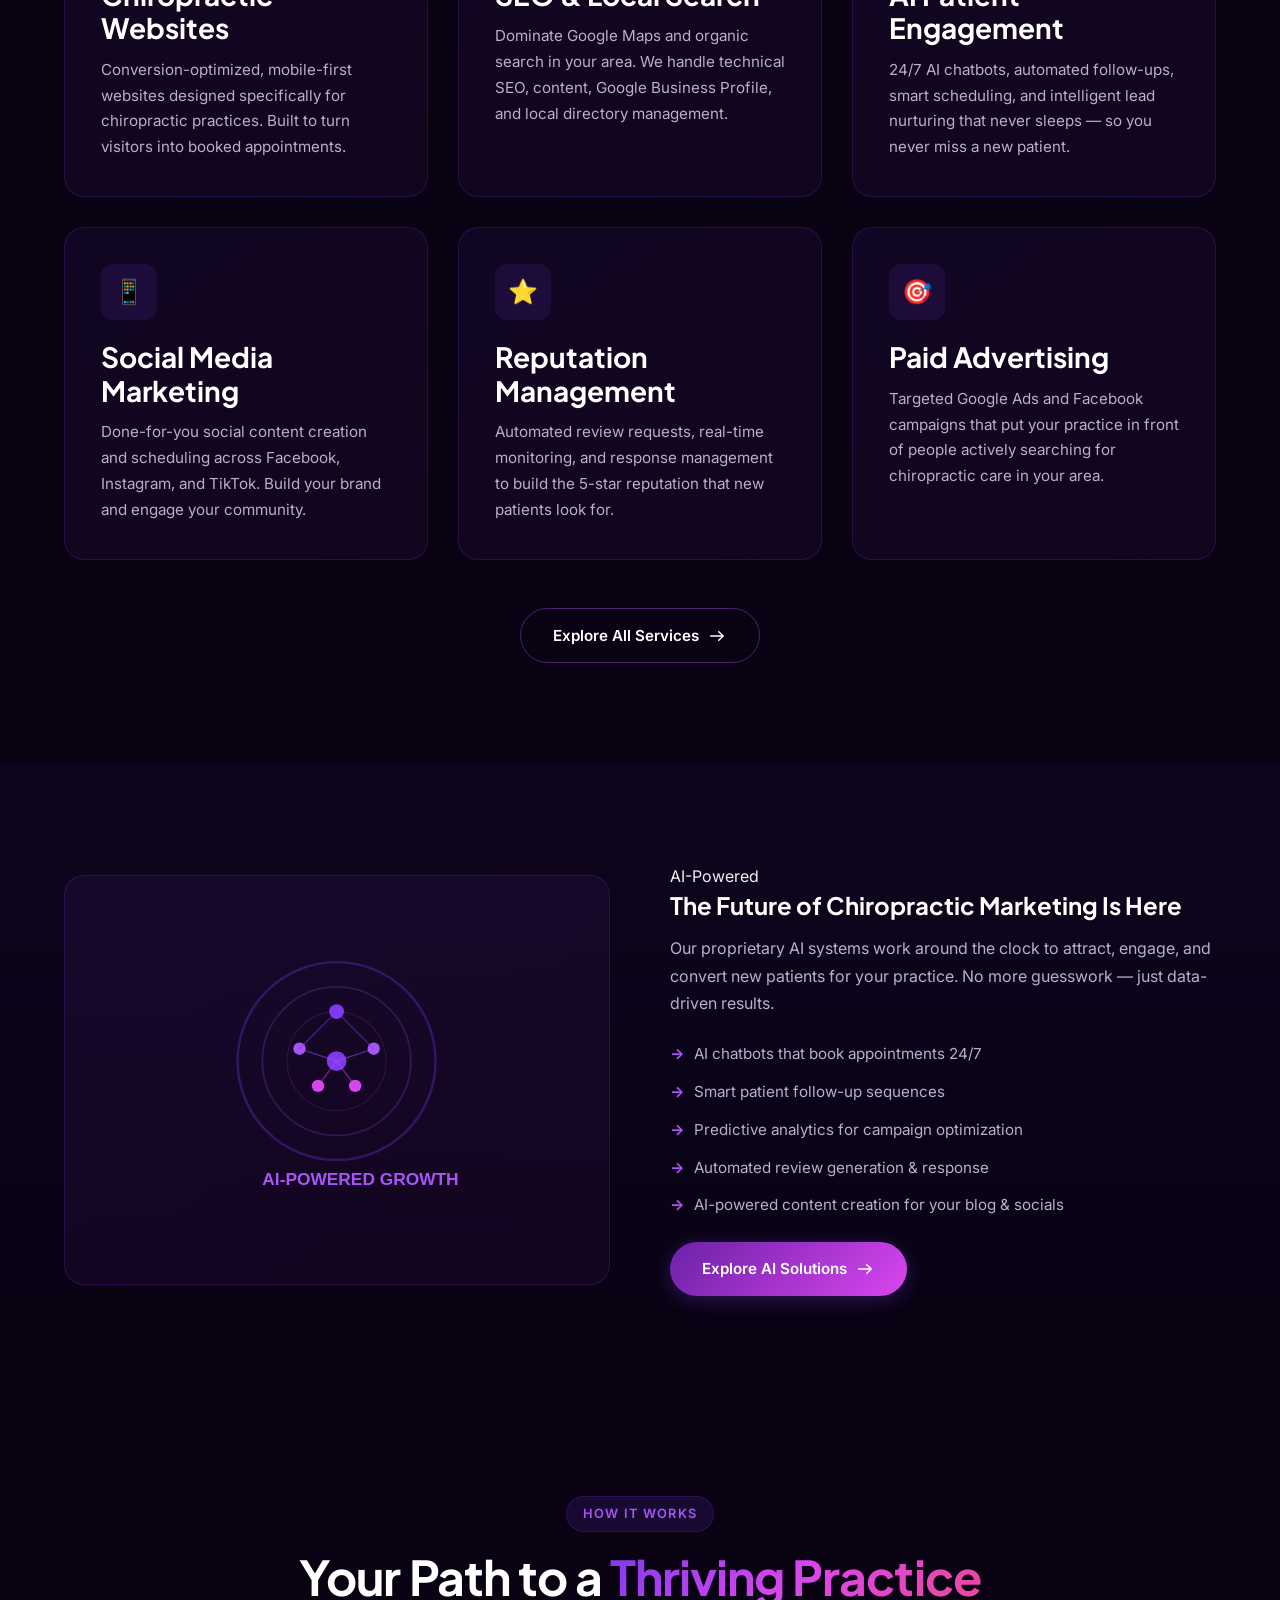
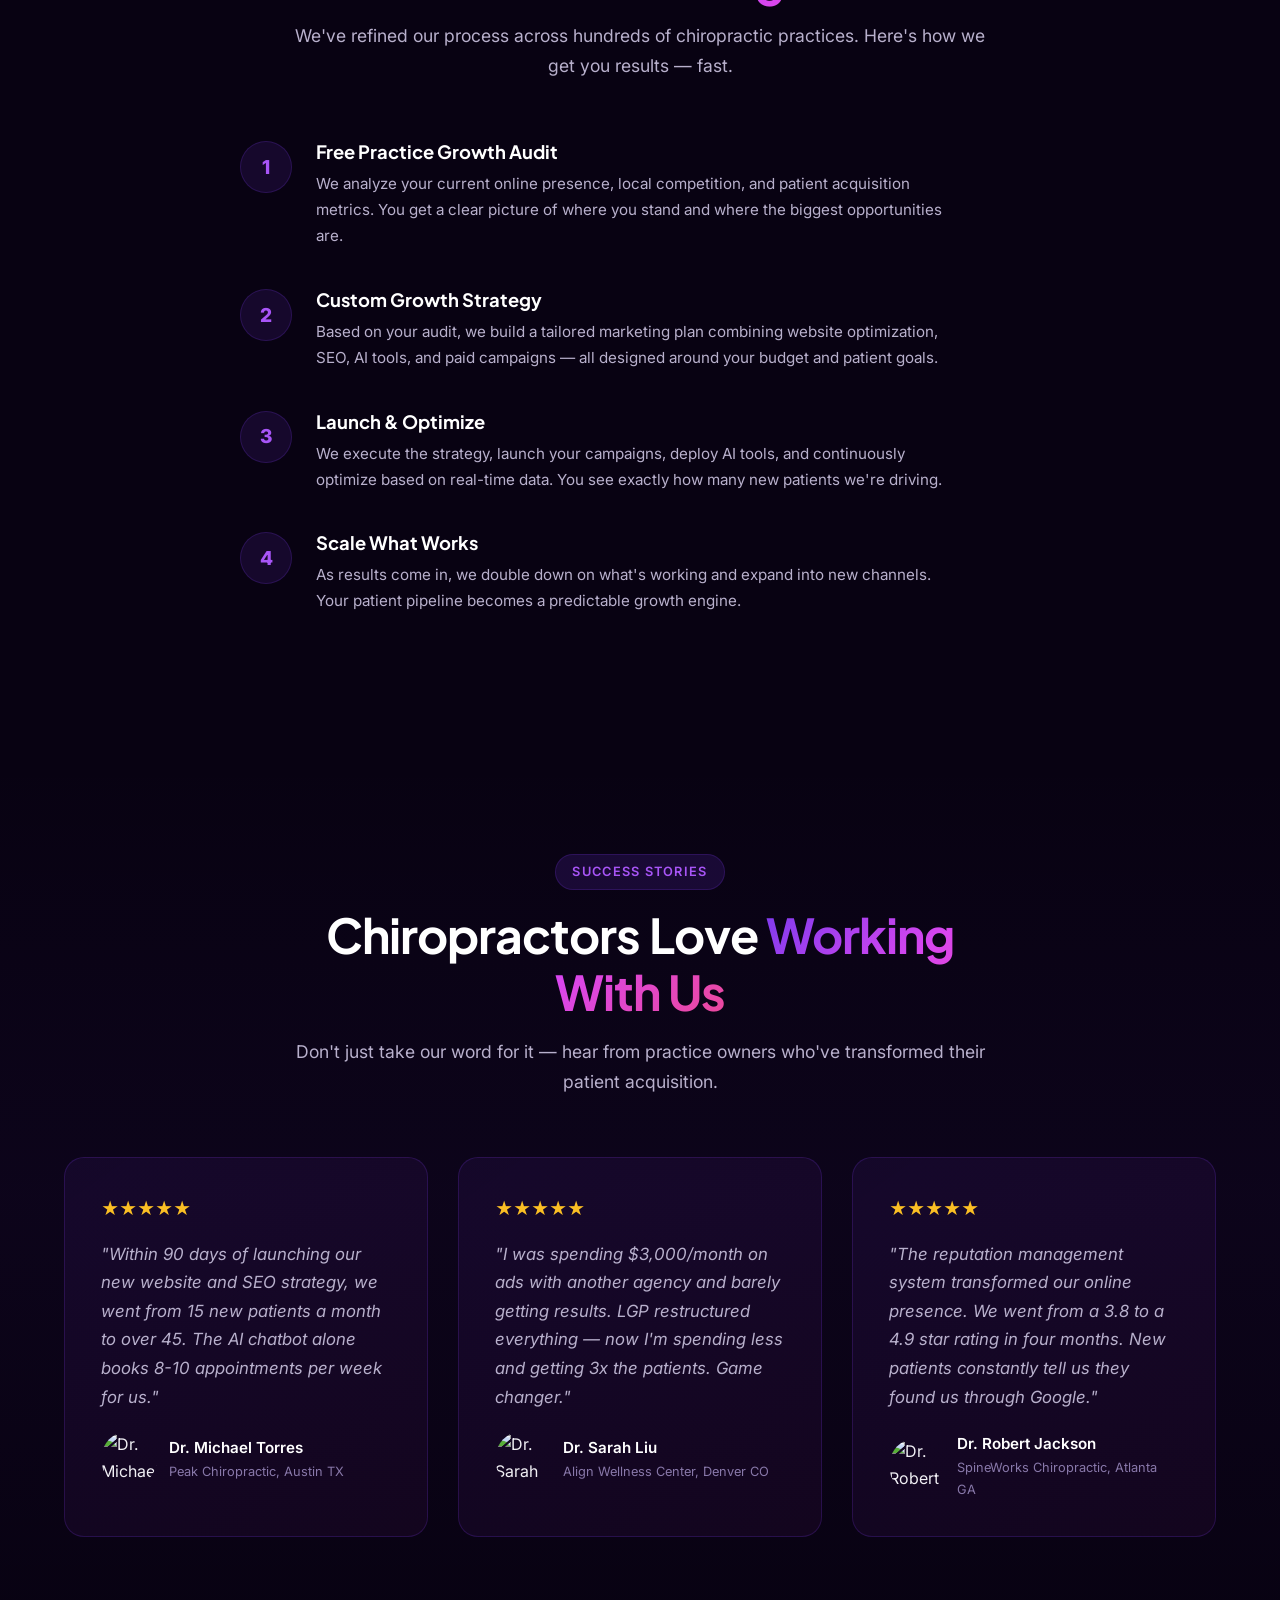
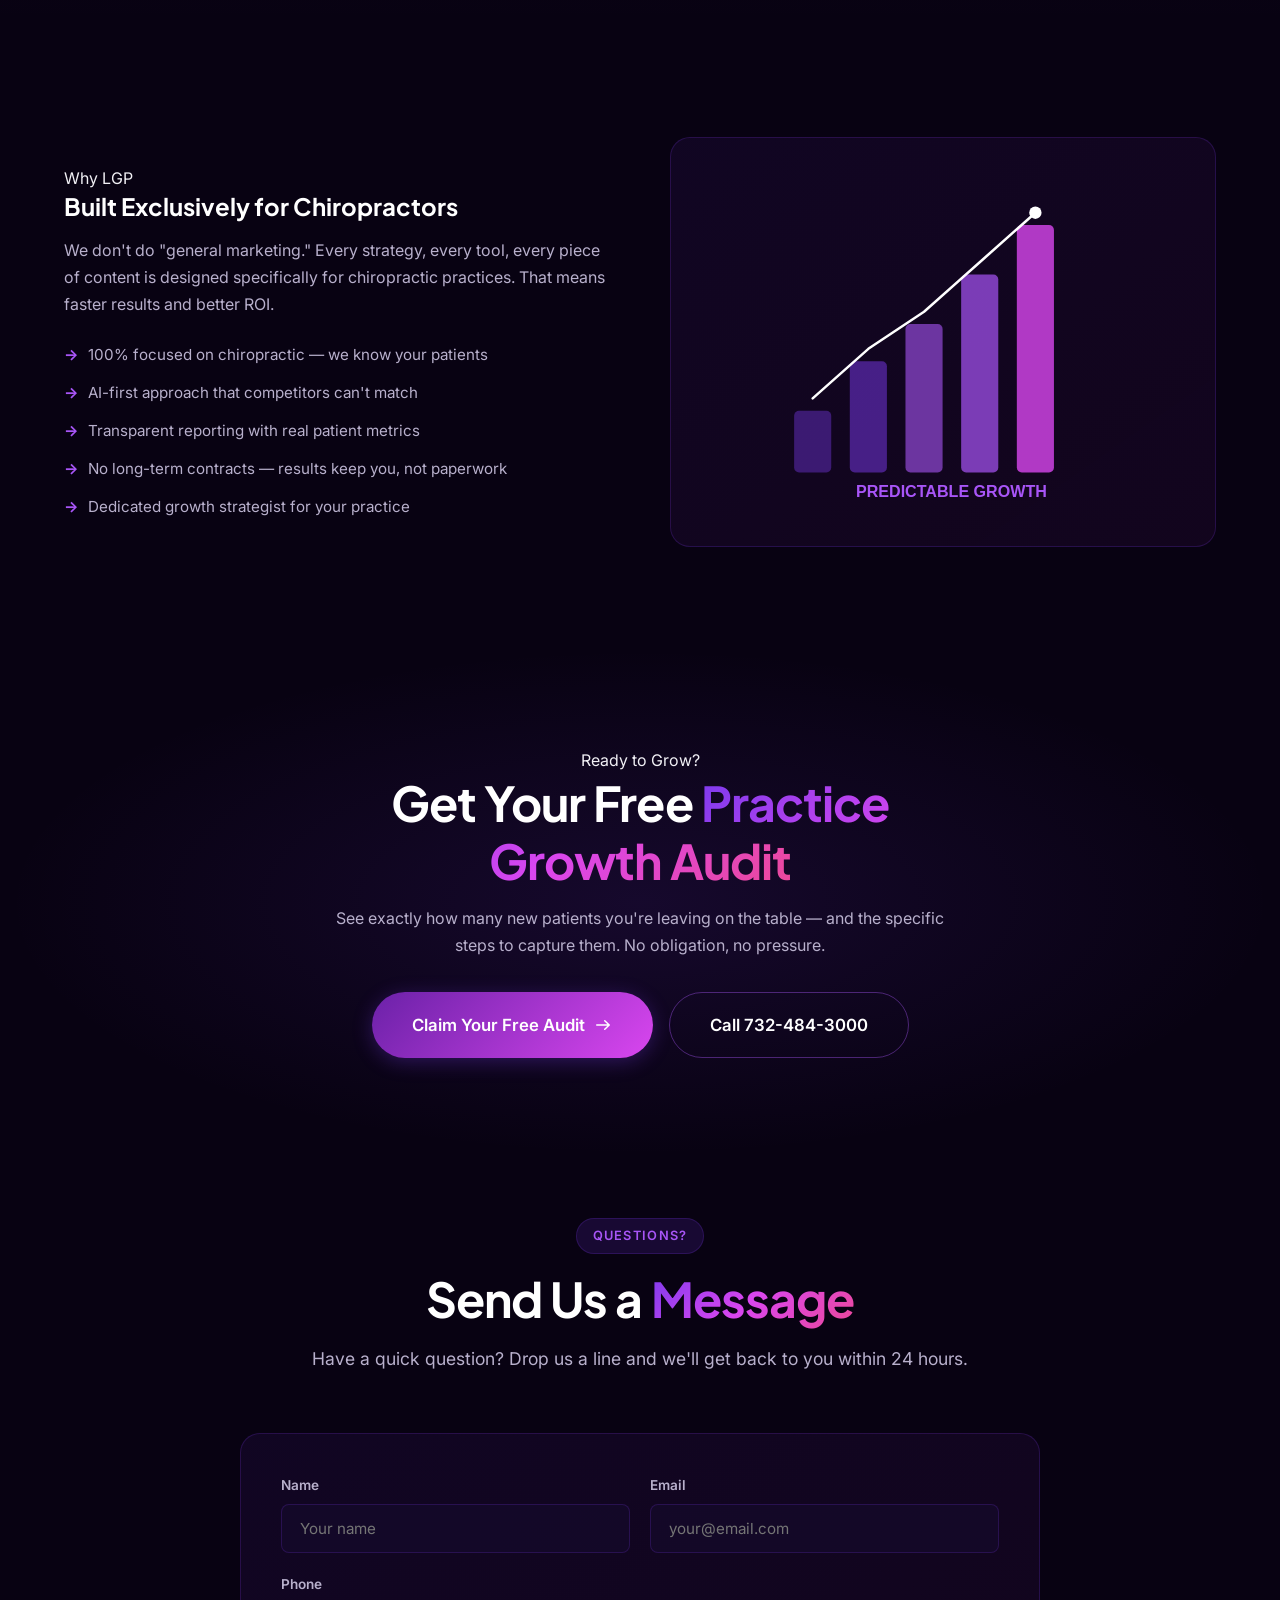
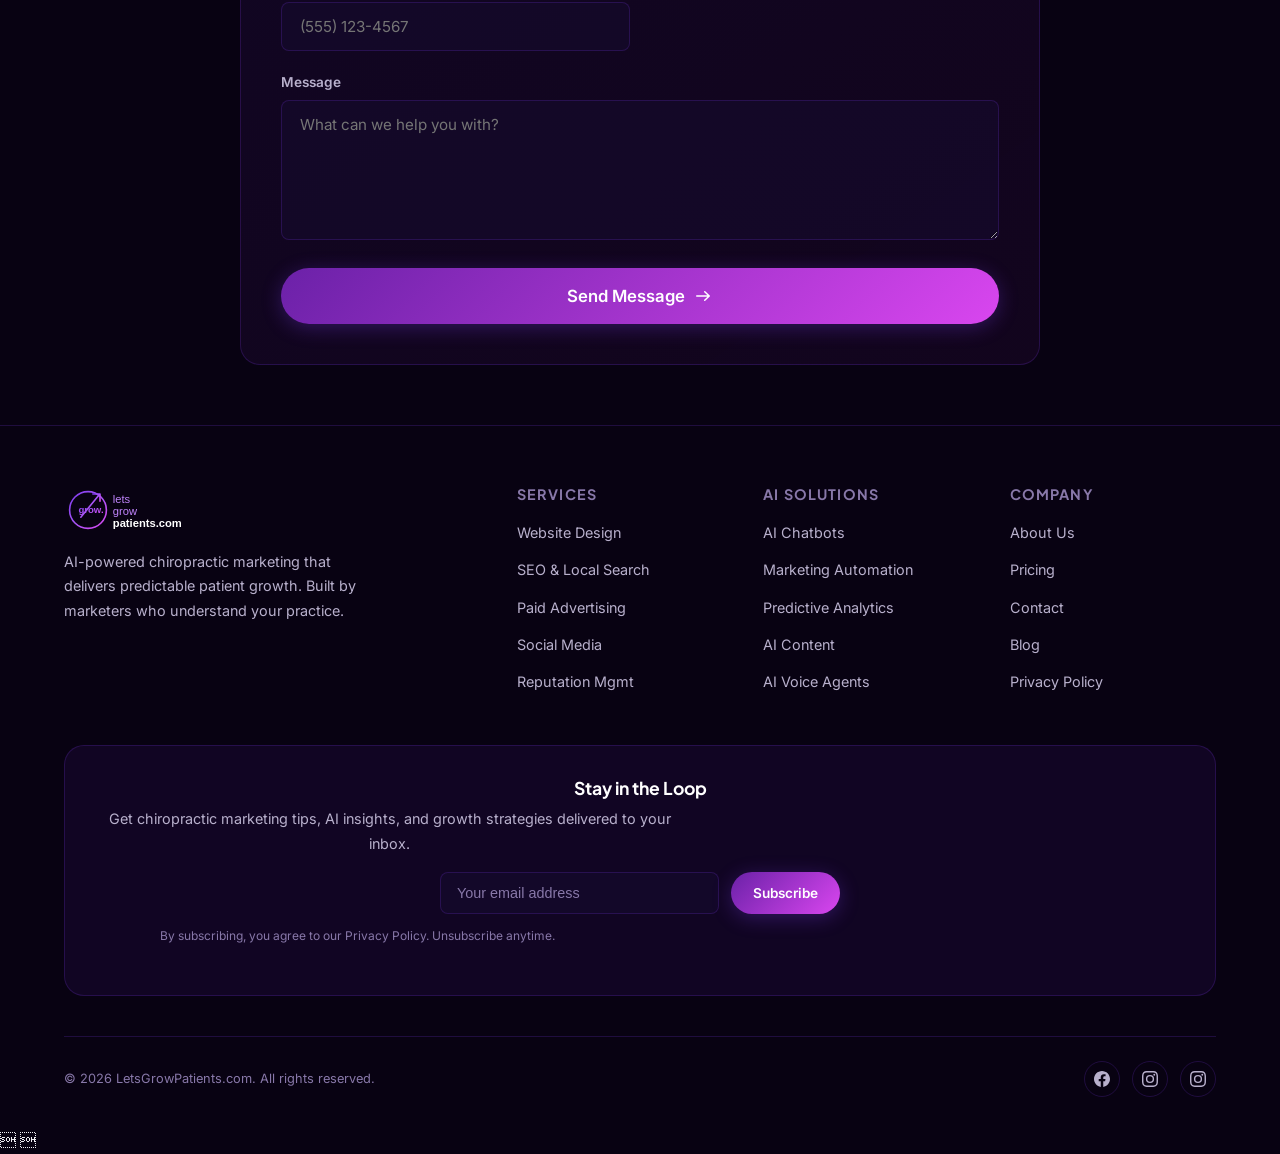
==== commit 7568b83e: "Tighten homepage stat block; refresh hero badge wording - index.html: drop stats-bar section - about" ====
--- a/index.html
+++ b/index.html
@@ -4,6 +4,8 @@
   <meta charset="UTF-8">
   <meta name="viewport" content="width=device-width, initial-scale=1.0">
   <title>Lets Grow Patients — Chiropractic Marketing & AI Solutions</title>
+<!-- Sentry error monitoring -->
+<script src="https://js.sentry-cdn.com/81dce303019608110d281584a35b324b.min.js" crossorigin="anonymous"></script>
   <meta name="description" content="Grow your chiropractic practice with AI-powered marketing, SEO, web design, and patient acquisition strategies built specifically for chiropractors.">
   <link rel="icon" type="image/svg+xml" href="images/favicon.svg">
   <link rel="preconnect" href="https://fonts.googleapis.com">
@@ -90,28 +92,6 @@
             </svg>
           </div>
         </div>
-      </div>
-    </div>
-  </section>
-
-  <!-- ======== STATS BAR ======== -->
-  <section class="stats-bar">
-    <div class="container">
-      <div class="stat-item">
-        <div class="number" data-count="500">500+</div>
-        <div class="label">Practices Served</div>
-      </div>
-      <div class="stat-item">
-        <div class="number" data-count="2000000">2M+</div>
-        <div class="label">Patients Generated</div>
-      </div>
-      <div class="stat-item">
-        <div class="number">97%</div>
-        <div class="label">Client Retention</div>
-      </div>
-      <div class="stat-item">
-        <div class="number">15+</div>
-        <div class="label">Years Experience</div>
       </div>
     </div>
   </section>
@@ -491,7 +471,7 @@
   };
 })(window, "https://app.cal.com/embed/embed.js", "init");
 Cal("init", { origin: "https://cal.com" });
-Cal("floatingButton", { calLink: "letsgrowletsgo", buttonText: "Book a Free Consult", buttonColor: "#7c3aed", buttonTextColor: "#ffffff", buttonPosition: "bottom-right" });
+Cal("floatingButton", { calLink: "letsgrowletsgo?metadata[source]=Lets Grow Patients Website", buttonText: "Book a Free Consult", buttonColor: "#7c3aed", buttonTextColor: "#ffffff", buttonPosition: "bottom-right" });
 Cal("ui", { theme: "dark", styles: { branding: { brandColor: "#7c3aed" } } });
 </script>
 
